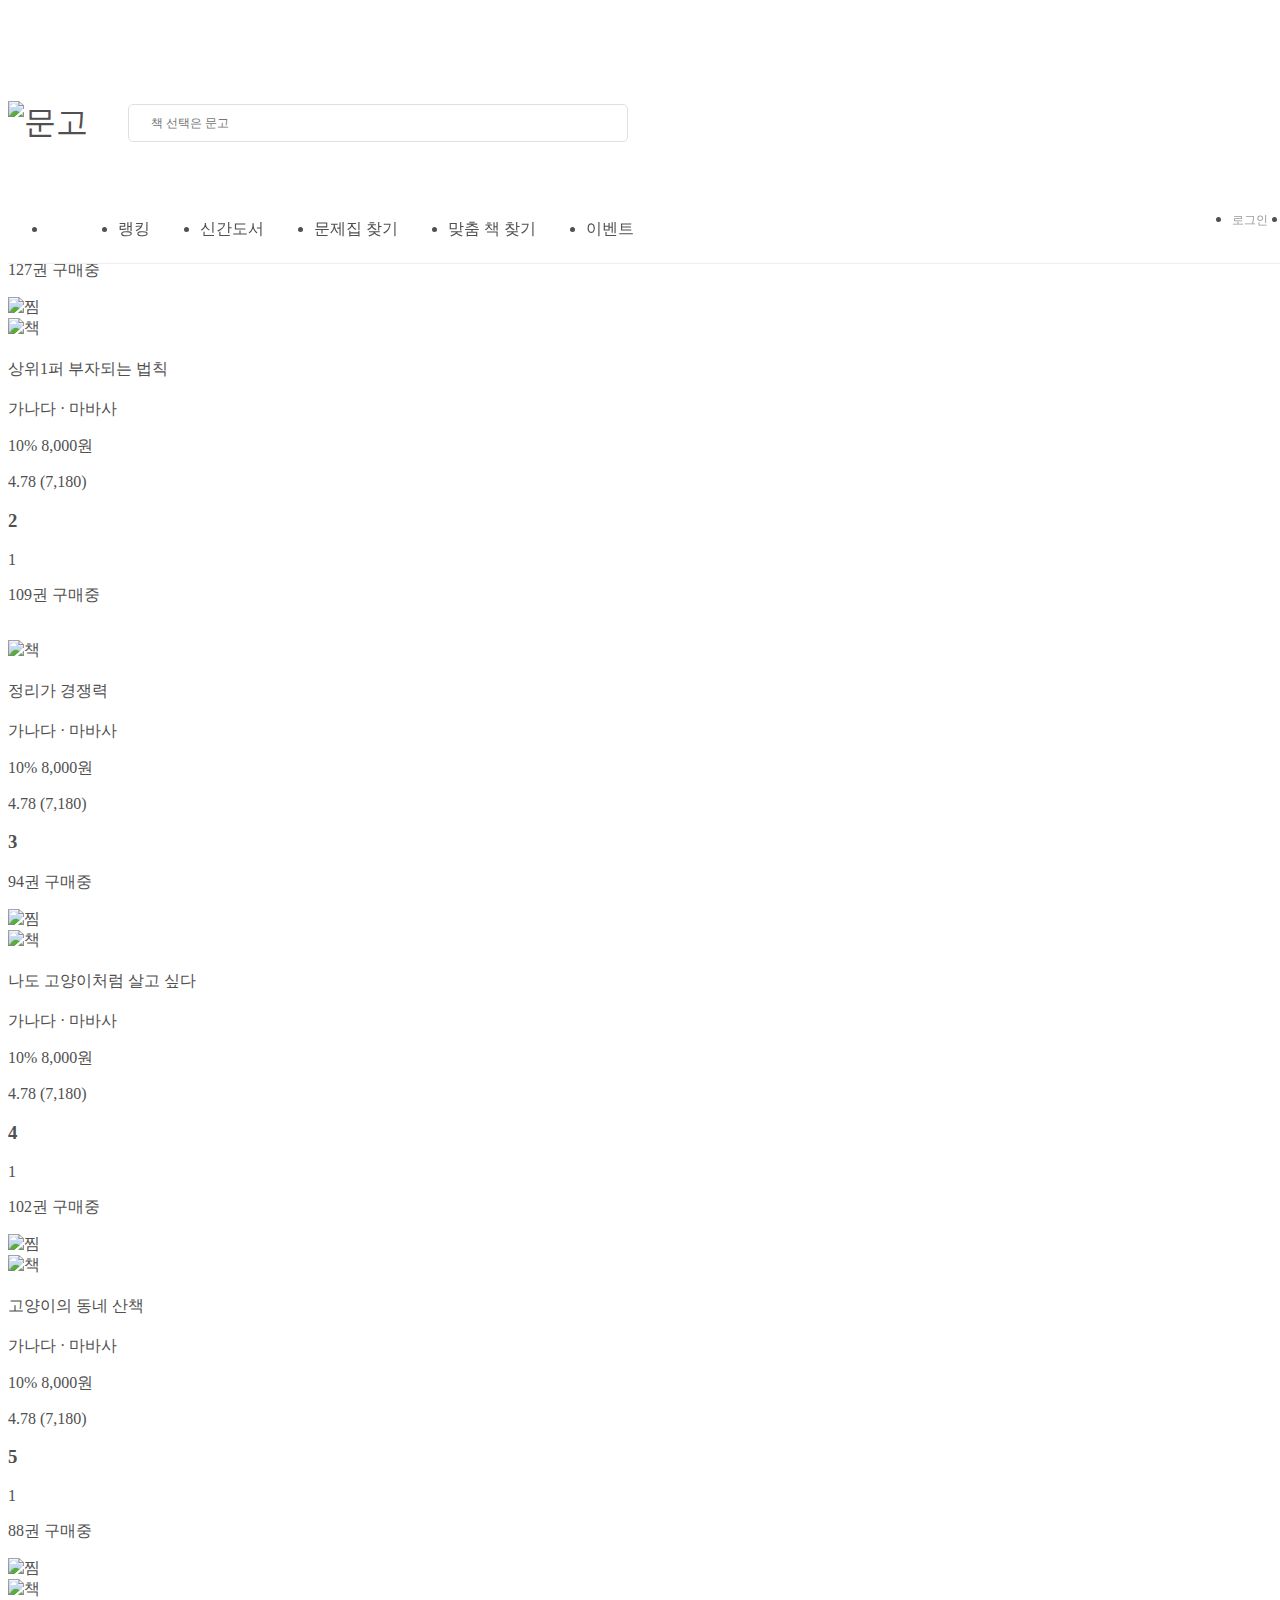
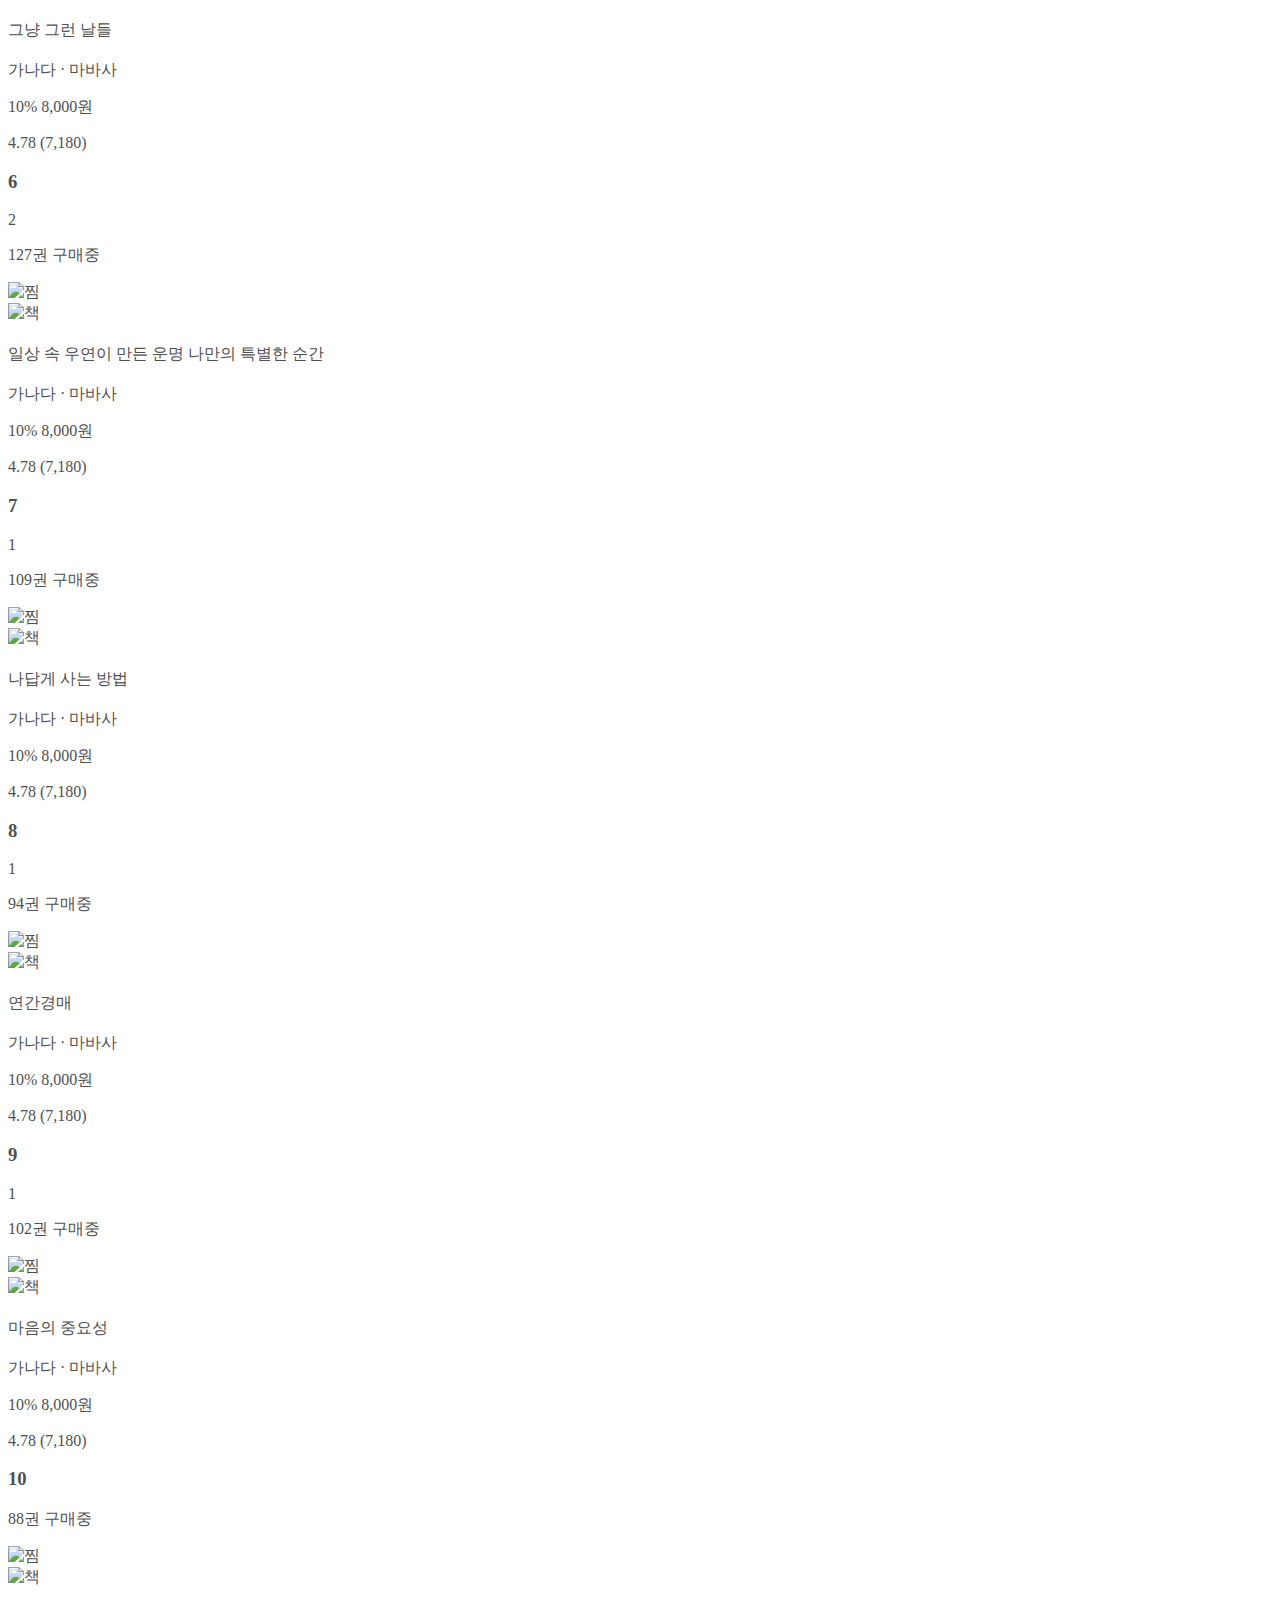
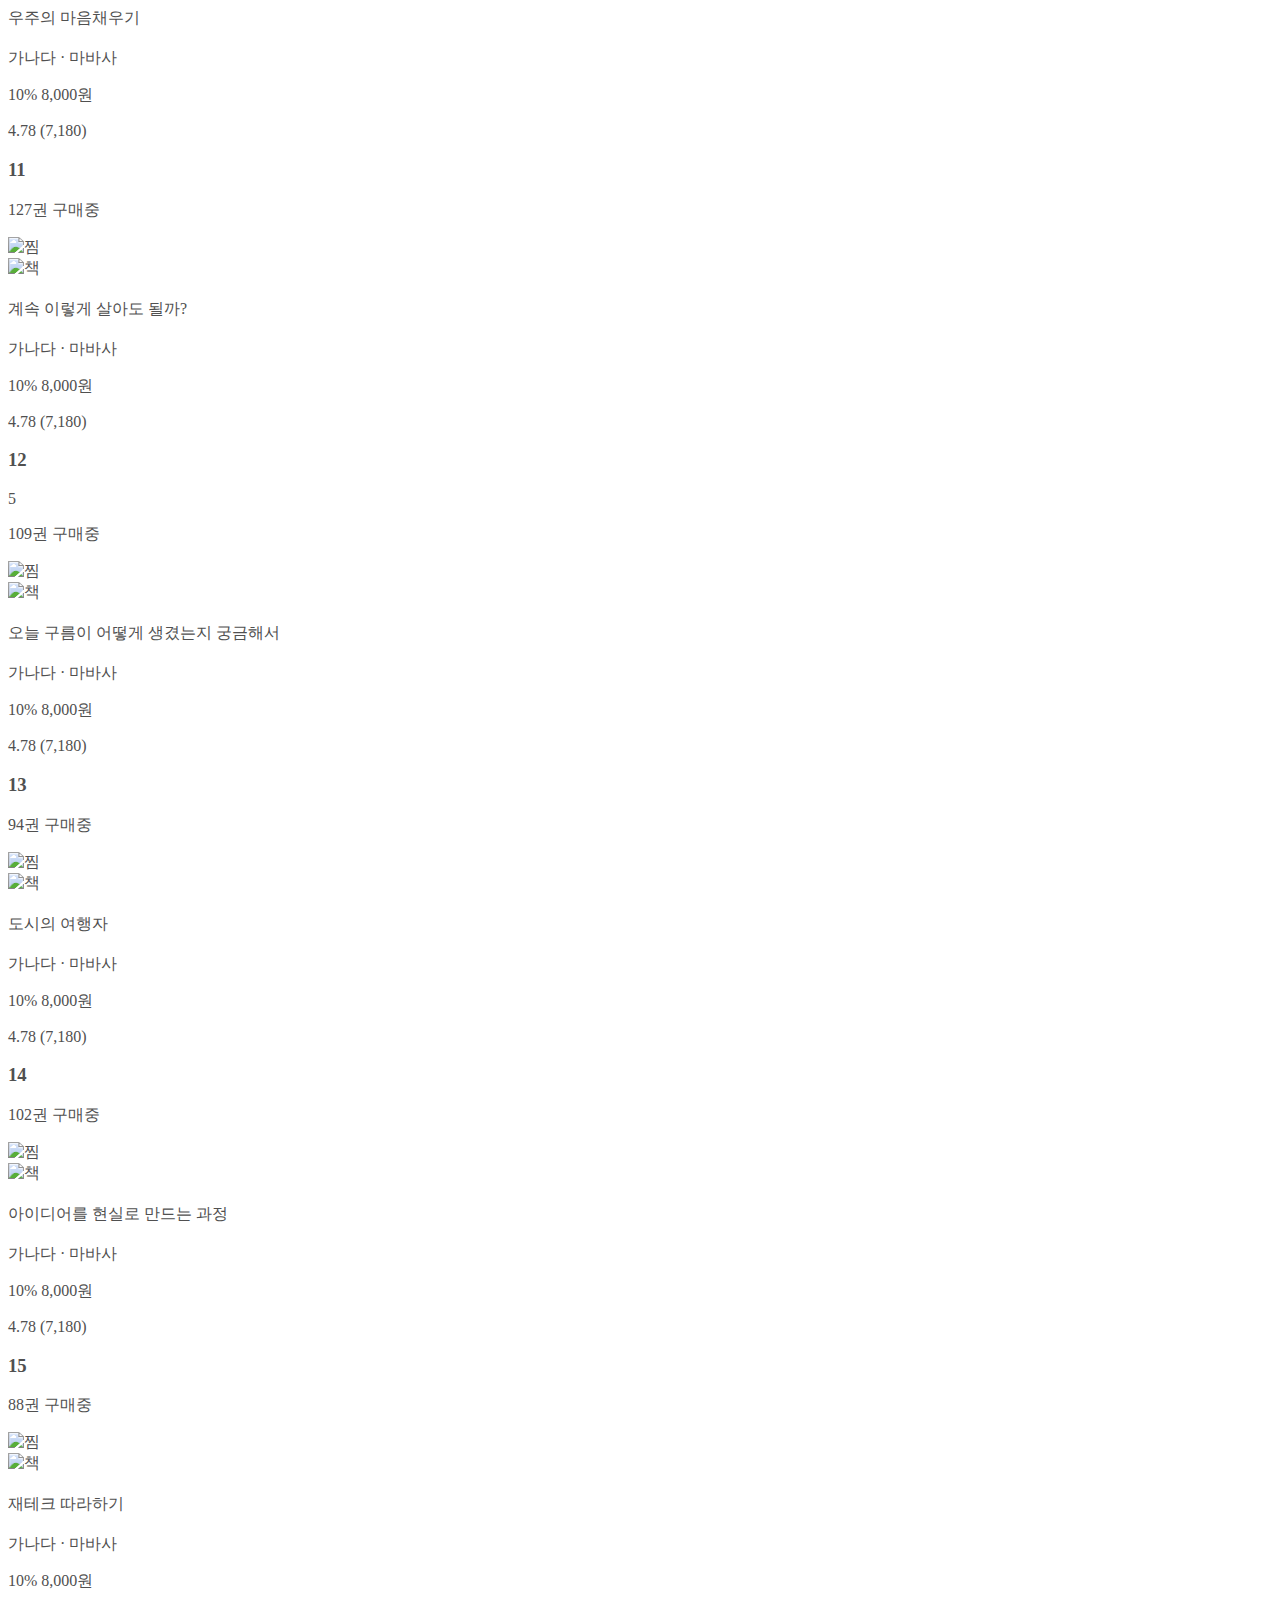
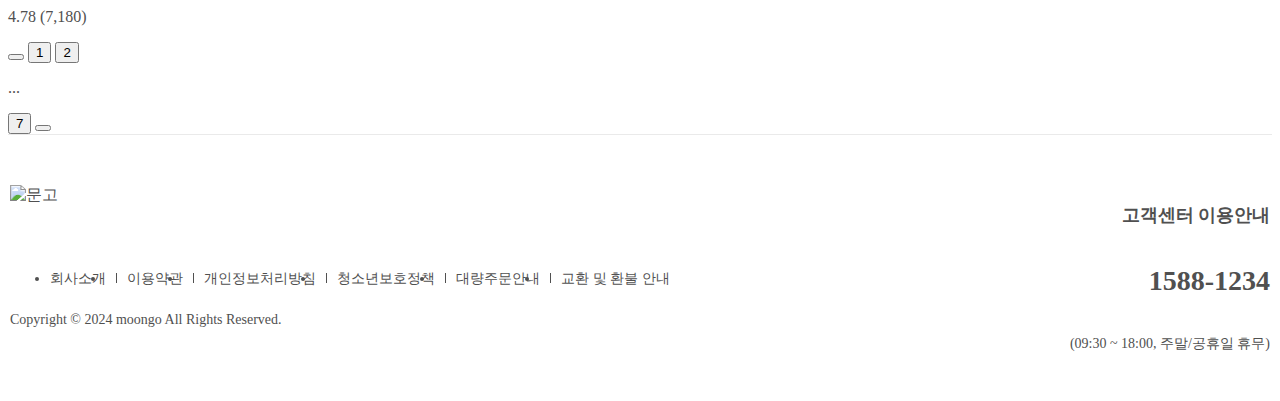
==== sub/sub_rank01.html @ 54a63974 "텍스트수정" ====
<!DOCTYPE html>
<html lang="en">
  <head>
    <meta charset="UTF-8" />
    <meta name="viewport" content="width=device-width, initial-scale=1.0" />
    <title>랭킹</title>
    <!-- css -->
    <link rel="stylesheet" href="../css/reset.css" />
    <link rel="stylesheet" href="../css/submenu/sub_rank01.css" />
    <link rel="stylesheet" href="../css/submenu/common.css" />
    <link rel="stylesheet" href="../css/responsive/sub_rank01.css" />
    <link rel="icon" href="../img/favicon-16x16.png" />
  </head>
  <body>
    <div class="wrap">
      <header>
        <!-- 로고 -->
        <div id="logo_search">
          <h1>
            <a href="/"><img src="../img/logo.png" alt="문고" /></a>
          </h1>
          <!-- 검색창 -->
          <form action="#" method="post">
            <div class="search">
              <input type="search" name="search" id="search" placeholder="책 선택은 문고" autofocus />
              <button type="submit">검색</button>
            </div>
          </form>
        </div>
        <!-- 왼쪽 메뉴 -->
        <nav id="menu">
          <ul class="left_menu">
            <li>
              <button type="button" onclick="menuClick()"></button>
              <!-- 서브메뉴 -->
              <div id="container" class="container">
                <ul class="right_menu_Responsive">
                  <li><a href="./login.html">로그인</a></li>
                  <li><a href="./select.html">찜</a></li>
                  <li><a href="./shopping_cart.html">장바구니</a></li>
                  <li><a href="./mypage.html">마이페이지</a></li>
                </ul>
                <div class="book_type_wrap">
                  <div class="book_type">
                    <a href="#"
                      ><span>국내도서</span>
                      <button class="domestic_books"></button>
                    </a>
                    <a href="#"
                      ><span class="foreign_books">외국도서</span>
                      <div class="foreign_books"></div>
                    </a>
                  </div>
                  <div class="book_type2">
                    <ul>
                      <a href="#">문학</a>
                      <div class="li_wrap1">
                        <li><a href="#">소설</a></li>
                        <li><a href="#">시/에세이</a></li>
                        <li><a href="#">만화</a></li>
                      </div>
                    </ul>
                    <ul>
                      <a href="#">인문사회</a>
                      <div class="li_wrap2">
                        <li><a href="#">인문</a></li>
                        <li><a href="#">정치/사회</a></li>
                        <li><a href="#">역사</a></li>
                        <li><a href="#">문화</a></li>
                        <li><a href="#">종교</a></li>
                        <li><a href="#">예술</a></li>
                        <li><a href="#">대중문화</a></li>
                      </div>
                    </ul>
                    <ul>
                      <a href="#">실용</a>
                      <div class="li_wrap3">
                        <li><a href="#">가정/육아</a></li>
                        <li><a href="#">요리</a></li>
                        <li><a href="#">건강</a></li>
                        <li><a href="#">취미</a></li>
                        <li><a href="#">실용</a></li>
                        <li><a href="#">스포츠</a></li>
                        <li><a href="#">자기계발</a></li>
                        <li><a href="#">경제경영</a></li>
                      </div>
                    </ul>
                    <ul>
                      <a href="#">학습자료</a>
                      <div class="li_wrap4">
                        <li><a href="#">중고등 참고서</a></li>
                        <li><a href="#">초등 참고서</a></li>
                        <li><a href="#">유아</a></li>
                        <li><a href="#">어린이</a></li>
                        <li><a href="#">청소년</a></li>
                        <li><a href="#">대학교재</a></li>
                      </div>
                    </ul>
                    <ul>
                      <a href="#">기술 및 과학</a>
                      <div class="li_wrap5">
                        <li><a href="#">기술 공학</a></li>
                        <li><a href="#">과학</a></li>
                        <li><a href="#">외국어</a></li>
                        <li><a href="#">컴퓨터</a></li>
                      </div>
                    </ul>
                    <ul>
                      <a href="#">취업 및 여행</a>
                      <div class="li_wrap6">
                        <li><a href="#">여행</a></li>
                        <li><a href="#">취업 수험서</a></li>
                      </div>
                    </ul>
                    <ul>
                      <a href="#">기타</a>
                      <div class="li_wrap7">
                        <li><a href="#">잡지</a></li>
                      </div>
                    </ul>
                  </div>
                </div>
              </div>
              <!-- 왼쪽 메뉴 -->
            </li>
            <li><a href="./sub_rank01.html" class="main_title">랭킹</a></li>
            <li><a href="./sub_new.html">신간도서</a></li>
            <li><a href="./Find_work_book.html">문제집 찾기</a></li>
            <li><a href="./Find_custom_book.html">맞춤 책 찾기</a></li>
            <li><a href="./event01.html">이벤트</a></li>
          </ul>
          <!-- 오른쪽 메뉴 -->
          <ul class="right_menu">
            <li><a href="./login.html">로그인</a></li>
            <li><a href="./select.html">찜</a></li>
            <li><a href="./shopping_cart.html">장바구니</a></li>
            <li><a href="./mypage.html">마이페이지</a></li>
          </ul>
        </nav>
      </header>
      <!-- 랭킹 -->
      <main>
        <div class="main_text">
          <h2>랭킹</h2>
          <div class="main_text_wrap">
            <div class="main_text2">
              <a href="./sub_rank01.html">실시간 랭킹</a>
              <a href="./sub_rank02.html">장르별</a>
              <a href="./sub_rank03.html">연령대별</a>
              <a href="./sub_rank04.html">문제집</a>
            </div>
            <div class="Renewal_wrap">
              <div class="Renewal_icon"></div>
              <p class="Renewal">1시간 전 갱신</p>
              <div class="Renewal_box">판매량, 조회수, 평점, 리뷰가 반영됐습니다.</div>
            </div>
          </div>
        </div>
        <!-- books -->
        <section>
          <div class="book_wrap">
            <!-- 1st -->
            <!-- book1 -->
            <div class="book">
              <div class="book_info_wrap">
                <div class="ranking_wrap">
                  <h3 class="ranking_1">1</h3>
                  <p class="changes_up">2</p>
                </div>
                <div class="book_info">
                  <p>127권 구매중</p>
                  <div class="heart_icon"><img src="../img/heart/heart_0.png" alt="찜" /></div>
                </div>
              </div>
              <div class="book_img">
                <a href="#"><img src="../img/books/book1.jpg" alt="책" width="228px" height="364px" /></a>
              </div>
              <div class="book_info_wrap2">
                <p>상위1퍼 부자되는 법칙</p>
                <p>가나다 · 마바사</p>
                <p><span class="Discount">10% </span>8,000원</p>
                <div class="gpa_wrap">
                  <div class="star"></div>
                  <p>4.78<span class="review"> (7,180)</span></p>
                </div>
              </div>
            </div>
            <!-- book2 -->
            <div class="book">
              <div class="book_info_wrap">
                <div class="ranking_wrap">
                  <h3 class="ranking_2">2</h3>
                  <p class="changes_up">1</p>
                </div>
                <div class="book_info">
                  <p>109권 구매중</p>
                  <div class="heart_icon"><img src="../img/heart/heart_0.png" alt="" /></div>
                </div>
              </div>
              <div class="book_img">
                <a href="#"><img src="../img/books/book5.jpg" alt="책" width="228px" height="364px" /></a>
              </div>
              <div class="book_info_wrap2">
                <p>정리가 경쟁력</p>
                <p>가나다 · 마바사</p>
                <p><span class="Discount">10% </span>8,000원</p>
                <div class="gpa_wrap">
                  <div class="star"></div>
                  <p>4.78<span class="review"> (7,180)</span></p>
                </div>
              </div>
            </div>
            <!-- book3 -->
            <div class="book">
              <div class="book_info_wrap">
                <div class="ranking_wrap">
                  <h3 class="ranking_3">3</h3>
                </div>
                <div class="book_info">
                  <p>94권 구매중</p>
                  <div class="heart_icon"><img src="../img/heart/heart_0.png" alt="찜" /></div>
                </div>
              </div>
              <div class="book_img">
                <a href="#"><img src="../img/books/book7.jpg" alt="책" width="228px" height="364px" /></a>
              </div>
              <div class="book_info_wrap2">
                <p>나도 고양이처럼 살고 싶다</p>
                <p>가나다 · 마바사</p>
                <p><span class="Discount">10% </span>8,000원</p>
                <div class="gpa_wrap">
                  <div class="star"></div>
                  <p>4.78<span class="review"> (7,180)</span></p>
                </div>
              </div>
            </div>
            <!-- book4 -->
            <div class="book">
              <div class="book_info_wrap">
                <div class="ranking_wrap">
                  <h3 class="ranking_4">4</h3>
                  <p class="changes_up">1</p>
                </div>
                <div class="book_info">
                  <p>102권 구매중</p>
                  <div class="heart_icon"><img src="../img/heart/heart_0.png" alt="찜" /></div>
                </div>
              </div>
              <div class="book_img">
                <a href="#"><img src="../img/books/book6.jpg" alt="책" width="228px" height="364px" /></a>
              </div>
              <div class="book_info_wrap2">
                <p>고양이의 동네 산책</p>
                <p>가나다 · 마바사</p>
                <p><span class="Discount">10% </span>8,000원</p>
                <div class="gpa_wrap">
                  <div class="star"></div>
                  <p>4.78<span class="review"> (7,180)</span></p>
                </div>
              </div>
            </div>
            <!-- book5 -->
            <div class="book">
              <div class="book_info_wrap">
                <div class="ranking_wrap">
                  <h3 class="ranking_5">5</h3>
                  <p class="changes_down">1</p>
                </div>
                <div class="book_info">
                  <p>88권 구매중</p>
                  <div class="heart_icon"><img src="../img/heart/heart_0.png" alt="찜" /></div>
                </div>
              </div>
              <div class="book_img">
                <a href="#"><img src="../img/books/book3.jpg" alt="책" width="228px" height="364px" /></a>
              </div>
              <div class="book_info_wrap2">
                <p>그냥 그런 날들</p>
                <p>가나다 · 마바사</p>
                <p><span class="Discount">10% </span>8,000원</p>
                <div class="gpa_wrap">
                  <div class="star"></div>
                  <p>4.78<span class="review"> (7,180)</span></p>
                </div>
              </div>
            </div>

            <!-- 2st -->
            <!-- book6 -->
            <div class="book">
              <div class="book_info_wrap">
                <div class="ranking_wrap">
                  <h3 class="ranking_6">6</h3>
                  <p class="changes_down">2</p>
                </div>
                <div class="book_info">
                  <p>127권 구매중</p>
                  <div class="heart_icon"><img src="../img/heart/heart_0.png" alt="찜" /></div>
                </div>
              </div>
              <div class="book_img">
                <a href="#"><img src="../img/books/book2.jpg" alt="책" width="228px" height="364px" /></a>
              </div>
              <div class="book_info_wrap2">
                <p>일상 속 우연이 만든 운명 나만의 특별한 순간</p>
                <p>가나다 · 마바사</p>
                <p><span class="Discount">10% </span>8,000원</p>
                <div class="gpa_wrap">
                  <div class="star"></div>
                  <p>4.78<span class="review"> (7,180)</span></p>
                </div>
              </div>
            </div>
            <!-- book7 -->
            <div class="book">
              <div class="book_info_wrap">
                <div class="ranking_wrap">
                  <h3 class="ranking_7">7</h3>
                  <p class="changes_down">1</p>
                </div>
                <div class="book_info">
                  <p>109권 구매중</p>
                  <div class="heart_icon"><img src="../img/heart/heart_0.png" alt="찜" /></div>
                </div>
              </div>
              <div class="book_img">
                <a href="#"><img src="../img/books/book4.jpg" alt="책" width="228px" height="364px" /></a>
              </div>
              <div class="book_info_wrap2">
                <p>나답게 사는 방법</p>
                <p>가나다 · 마바사</p>
                <p><span class="Discount">10% </span>8,000원</p>
                <div class="gpa_wrap">
                  <div class="star"></div>
                  <p>4.78<span class="review"> (7,180)</span></p>
                </div>
              </div>
            </div>
            <!-- book8 -->
            <div class="book">
              <div class="book_info_wrap">
                <div class="ranking_wrap">
                  <h3 class="ranking_8">8</h3>
                  <p class="changes_up">1</p>
                </div>
                <div class="book_info">
                  <p>94권 구매중</p>
                  <div class="heart_icon"><img src="../img/heart/heart_0.png" alt="찜" /></div>
                </div>
              </div>
              <div class="book_img">
                <a href="#"><img src="../img/books/book8.jpg" alt="책" width="228px" height="364px" /></a>
              </div>
              <div class="book_info_wrap2">
                <p>연간경매</p>
                <p>가나다 · 마바사</p>
                <p><span class="Discount">10% </span>8,000원</p>
                <div class="gpa_wrap">
                  <div class="star"></div>
                  <p>4.78<span class="review"> (7,180)</span></p>
                </div>
              </div>
            </div>
            <!-- book9 -->
            <div class="book">
              <div class="book_info_wrap">
                <div class="ranking_wrap">
                  <h3 class="ranking_9">9</h3>
                  <p class="changes_up">1</p>
                </div>
                <div class="book_info">
                  <p>102권 구매중</p>
                  <div class="heart_icon"><img src="../img/heart/heart_0.png" alt="찜" /></div>
                </div>
              </div>
              <div class="book_img">
                <a href="#"><img src="../img/books/book9.jpg" alt="책" width="228px" height="364px" /></a>
              </div>
              <div class="book_info_wrap2">
                <p>마음의 중요성</p>
                <p>가나다 · 마바사</p>
                <p><span class="Discount">10% </span>8,000원</p>
                <div class="gpa_wrap">
                  <div class="star"></div>
                  <p>4.78<span class="review"> (7,180)</span></p>
                </div>
              </div>
            </div>
            <!-- book10 -->
            <div class="book">
              <div class="book_info_wrap">
                <div class="ranking_wrap">
                  <h3 class="ranking_10">10</h3>
                </div>
                <div class="book_info">
                  <p>88권 구매중</p>
                  <div class="heart_icon"><img src="../img/heart/heart_0.png" alt="찜" /></div>
                </div>
              </div>
              <div class="book_img">
                <a href="#"><img src="../img/books/book10.jpg" alt="책" width="228px" height="364px" /></a>
              </div>
              <div class="book_info_wrap2">
                <p>우주의 마음채우기</p>
                <p>가나다 · 마바사</p>
                <p><span class="Discount">10% </span>8,000원</p>
                <div class="gpa_wrap">
                  <div class="star"></div>
                  <p>4.78<span class="review"> (7,180)</span></p>
                </div>
              </div>
            </div>
            <!-- 3st -->
            <!-- book11 -->
            <div class="book">
              <div class="book_info_wrap">
                <div class="ranking_wrap">
                  <h3 class="ranking_11">11</h3>
                </div>
                <div class="book_info">
                  <p>127권 구매중</p>
                  <div class="heart_icon"><img src="../img/heart/heart_0.png" alt="찜" /></div>
                </div>
              </div>
              <div class="book_img">
                <a href="#"><img src="../img/books/book11.png" alt="책" width="228px" height="364px" /></a>
              </div>
              <div class="book_info_wrap2">
                <p>계속 이렇게 살아도 될까?</p>
                <p>가나다 · 마바사</p>
                <p><span class="Discount">10% </span>8,000원</p>
                <div class="gpa_wrap">
                  <div class="star"></div>
                  <p>4.78<span class="review"> (7,180)</span></p>
                </div>
              </div>
            </div>
            <!-- book12 -->
            <div class="book">
              <div class="book_info_wrap">
                <div class="ranking_wrap">
                  <h3 class="ranking_12">12</h3>
                  <p class="changes_up">5</p>
                </div>
                <div class="book_info">
                  <p>109권 구매중</p>
                  <div class="heart_icon"><img src="../img/heart/heart_0.png" alt="찜" /></div>
                </div>
              </div>
              <div class="book_img">
                <a href="#"><img src="../img/books/book12.jpg" alt="책" width="228px" height="364px" /></a>
              </div>
              <div class="book_info_wrap2">
                <p>오늘 구름이 어떻게 생겼는지 궁금해서</p>
                <p>가나다 · 마바사</p>
                <p><span class="Discount">10% </span>8,000원</p>
                <div class="gpa_wrap">
                  <div class="star"></div>
                  <p>4.78<span class="review"> (7,180)</span></p>
                </div>
              </div>
            </div>
            <!-- book13 -->
            <div class="book">
              <div class="book_info_wrap">
                <div class="ranking_wrap">
                  <h3 class="ranking_13">13</h3>
                </div>
                <div class="book_info">
                  <p>94권 구매중</p>
                  <div class="heart_icon"><img src="../img/heart/heart_0.png" alt="찜" /></div>
                </div>
              </div>
              <div class="book_img">
                <a href="#"><img src="../img/books/book13.png" alt="책" width="228px" height="364px" /></a>
              </div>
              <div class="book_info_wrap2">
                <p>도시의 여행자</p>
                <p>가나다 · 마바사</p>
                <p><span class="Discount">10% </span>8,000원</p>
                <div class="gpa_wrap">
                  <div class="star"></div>
                  <p>4.78<span class="review"> (7,180)</span></p>
                </div>
              </div>
            </div>
            <!-- book14 -->
            <div class="book">
              <div class="book_info_wrap">
                <div class="ranking_wrap">
                  <h3 class="ranking_14">14</h3>
                </div>
                <div class="book_info">
                  <p>102권 구매중</p>
                  <div class="heart_icon"><img src="../img/heart/heart_0.png" alt="찜" /></div>
                </div>
              </div>
              <div class="book_img">
                <a href="#"><img src="../img/books/book14.jpg" alt="책" width="228px" height="364px" /></a>
              </div>
              <div class="book_info_wrap2">
                <p>아이디어를 현실로 만드는 과정</p>
                <p>가나다 · 마바사</p>
                <p><span class="Discount">10% </span>8,000원</p>
                <div class="gpa_wrap">
                  <div class="star"></div>
                  <p>4.78<span class="review"> (7,180)</span></p>
                </div>
              </div>
            </div>
            <!-- book15 -->
            <div class="book">
              <div class="book_info_wrap">
                <div class="ranking_wrap">
                  <h3 class="ranking_15">15</h3>
                </div>
                <div class="book_info">
                  <p>88권 구매중</p>
                  <div class="heart_icon"><img src="../img/heart/heart_0.png" alt="찜" /></div>
                </div>
              </div>
              <div class="book_img">
                <a href="#"><img src="../img/books/book15.jpg" alt="책" width="228px" height="364px" /></a>
              </div>
              <div class="book_info_wrap2">
                <p>재테크 따라하기</p>
                <p>가나다 · 마바사</p>
                <p><span class="Discount">10% </span>8,000원</p>
                <div class="gpa_wrap">
                  <div class="star"></div>
                  <p>4.78<span class="review"> (7,180)</span></p>
                </div>
              </div>
            </div>
          </div>
          <div class="button_wrap">
            <button type="button" class="preve"></button>
            <button type="button">1</button>
            <button type="button">2</button>
            <p>...</p>
            <button type="button">7</button>
            <button type="button" class="next"></button>
          </div>
        </section>
      </main>
      <!-- 풋터 -->
      <footer>
        <div class="footer_inner">
          <div class="footer_left">
            <a href="#"><img src="../img/logo.png" alt="문고" /></a>
            <div class="footer_info">
              <ul>
                <li><a href="#" target="_blank">회사소개</a></li>
                <li><a href="#">이용약관</a></li>
                <li><a href="#">개인정보처리방침</a></li>
                <li><a href="#">청소년보호정책</a></li>
                <li><a href="#">대량주문안내</a></li>
                <li><a href="#">교환 및 환불 안내</a></li>
              </ul>
              <p class="copyright">Copyright &copy; 2024 moongo All Rights Reserved.</p>
            </div>
          </div>
          <div class="footer_right">
            <p>고객센터 이용안내</p>
            <p>1588-1234</p>
            <p>(09:30 ~ 18:00, 주말/공휴일 휴무)</p>
            <div class="app_wrap">
              <a href="#"><div class="instagram"></div></a>
              <a href="#"><div class="kakaotalk"></div></a>
            </div>
          </div>
        </div>
      </footer>
    </div>
    <script src="../js/index.js"></script>
  </body>
</html>
---- css/submenu/common.css ----
@charset "utf-8";
@font-face {
  font-family: 'Pretendard-Regular';
  src: url('https://fastly.jsdelivr.net/gh/Project-Noonnu/noonfonts_2107@1.1/Pretendard-Regular.woff') format('woff');
  font-weight: 400;
  font-style: normal;
}
* {
  box-sizing: border-box;
}
body {
  font-family: 'Pretendard-Regular';
  color: #505050;
}
a {
  color: #505050;
  text-decoration: none;
  font-weight: 500;
}
.wrap {
  width: 100%;
}
header {
  width: 100%;
  height: auto;
  position: fixed;
  background-color: #fff;
  z-index: 999;
  border-bottom: 1px solid #eee;
}
/* 로고&써치 묶음 */
#logo_search {
  width: 1440px;
  margin: 0 auto;
  margin-top: 50px;
  display: flex;
}
/* 로고 */
h1 img {
  padding: 10px 0px;
  margin-right: 40px;
}
/* 검색창 */
form {
  align-content: center;
}
.search {
  align-self: center;
  width: 500px;
  height: 38px;
  padding: 5px 20px;
  border: 1px solid #e0e0e0;
  border-radius: 5px;
  box-sizing: border-box;
  display: flex;
  gap: 20px;
}
.search > input {
  color: #999;
  outline: none;
  font-size: 12px;
  flex: 20 1 0;
  border: none;
  font-family: 'Pretendard-Regular';
  font-weight: 500;
}
.search > button {
  flex: 1 1 0;
  border: none;
  background-color: transparent;
  font-size: 0;
  cursor: pointer;
  background-image: url(../../img/css_sprites.png);
  background-repeat: no-repeat;
  background-position: -122px -39px;
}
/* 왼쪽 메뉴 */
#menu {
  width: 1440px;
  height: 86px;
  margin: 0 auto;
  display: flex;
  position: relative;
}
.left_menu {
  margin-top: 42px;
  margin-bottom: 26px;
  display: flex;
  gap: 50px;
}
.left_menu > li {
  position: relative;
}
.left_menu > li > button {
  width: 20px;
  height: 16px;
  border: none;
  background-color: transparent;
  background-image: url(../../img/css_sprites.png);
  background-position: 75px -96px;
  cursor: pointer;
}
/* 서브메뉴 */
.right_menu_Responsive {
  display: none;
}
.container {
  position: absolute;
  width: 880px;
  height: fit-content;
  overflow: hidden;
  top: 40px;
  box-shadow: 0px 1px 5px rgba(0, 0, 0, 25%);
  border-radius: 10px;
  display: none;
  z-index: 1;
}
.book_type_wrap {
  width: 880px;
  height: 470px;
  padding: 50px 80px;
  background-color: #fff;
  box-sizing: border-box;
}
.book_type {
  display: flex;
  gap: 40px;
  align-items: center;
}
.book_type a {
  display: flex;
  align-items: center;
  gap: 5px;
}
.book_type span {
  font-size: 18px;
  font-weight: 700;
  gap: 46px;
}
.foreign_books {
  color: #999;
}
.book_type .domestic_books {
  width: 15px;
  height: 18px;
  background: url(../../img/css_sprites.png) no-repeat;
  background-position: -138px -9px;
  border: none;
}
.book_type2 {
  width: 100%;
  height: fit-content;
  display: flex;
  justify-content: space-between;
}
.book_type2 > ul {
  margin-top: 50px;
  line-height: 30px;
}
.book_type2 > ul > a {
  font-size: 16px;
  font-weight: 600;
}
.book_type2 li {
  font-size: 14px;
  font-weight: 400;
}
.li_wrap1,
.li_wrap2,
.li_wrap3,
.li_wrap4,
.li_wrap5,
.li_wrap6,
.li_wrap7 {
  margin-top: 20px;
}
/* 서브메뉴 라인 */
.li_wrap1::before {
  content: 'line';
  font-size: 0px;
  display: block;
  background-color: #eee;
  width: 1px;
  height: 90px;
  position: absolute;
  margin: 0px -20px;
}
.li_wrap2::before {
  content: 'line';
  font-size: 0px;
  display: block;
  background-color: #eee;
  width: 1px;
  height: 210px;
  position: absolute;
  margin: 0px -20px;
}
.li_wrap3::before {
  content: 'line';
  font-size: 0px;
  display: block;
  background-color: #eee;
  width: 1px;
  height: 240px;
  position: absolute;
  margin: 0px -20px;
}
.li_wrap4::before {
  content: 'line';
  font-size: 0px;
  display: block;
  background-color: #eee;
  width: 1px;
  height: 180px;
  position: absolute;
  margin: 0px -20px;
}
.li_wrap5::before {
  content: 'line';
  font-size: 0px;
  display: block;
  background-color: #eee;
  width: 1px;
  height: 120px;
  position: absolute;
  margin: 0px -20px;
}
.li_wrap6::before {
  content: 'line';
  font-size: 0px;
  display: block;
  background-color: #eee;
  width: 1px;
  height: 60px;
  position: absolute;
  margin: 0px -20px;
}
.li_wrap7::before {
  content: 'line';
  font-size: 0px;
  display: block;
  background-color: #eee;
  width: 1px;
  height: 30px;
  position: absolute;
  margin: 0px -20px;
}
/* 오른쪽 메뉴 */
.right_menu {
  display: flex;
  gap: 20px;
  align-items: center;
  margin-left: auto;
}
.right_menu > li > a {
  font-size: 12px;
  font-weight: 500;
  color: #999;
}
/* 풋터 */
footer {
  width: 100%;
  padding: 50px 0px;
  border-top: 1px solid #eaeaea;
  position: relative;
  height: 214px;
}
.footer_inner {
  width: 1260px;
  margin: 0 auto;
  height: fit-content;
}
/* 풋터 왼쪽 */
.footer_left {
  float: left;
}
.footer_inner ul {
  display: flex;
  font-size: 14px;
  font-weight: 600;
}
.footer_inner li:nth-child(2)::before {
  content: '';
  display: inline-block;
  width: 1px;
  height: 10px;
  margin: 0px 10px;
  background-color: #505050;
}
.footer_inner li:nth-child(3)::before {
  content: '';
  display: inline-block;
  width: 1px;
  height: 10px;
  margin: 0px 10px;
  background-color: #505050;
}
.footer_inner li:nth-child(4)::before {
  content: '';
  display: inline-block;
  width: 1px;
  height: 10px;
  margin: 0px 10px;
  background-color: #505050;
}
.footer_inner li:nth-child(5)::before {
  content: '';
  display: inline-block;
  width: 1px;
  height: 10px;
  margin: 0px 10px;
  background-color: #505050;
}
.footer_inner li:nth-child(6)::before {
  content: '';
  display: inline-block;
  width: 1px;
  height: 10px;
  margin: 0px 10px;
  background-color: #505050;
}
.copyright {
  font-size: 14px;
  font-weight: 400;
  padding-top: 10px;
}
/* 풋터 오른쪽 */
.footer_right {
  float: right;
  text-align: right;
}
.footer_right p:first-child {
  font-size: 18px;
  font-weight: 600;
}
.footer_right p:nth-child(2) {
  font-size: 28px;
  font-weight: 600;
  padding-top: 10px;
}
.footer_right p:nth-child(3) {
  font-size: 14px;
  font-weight: 500;
  padding-top: 10px;
}
.instagram {
  width: 22px;
  height: 22px;
  background: url(../../img/css_sprites.png) no-repeat;
  background-position: -96px -50px;
}
.kakaotalk {
  width: 22px;
  height: 22px;
  background: url(../../img/css_sprites.png) no-repeat;
  background-position: -96px -8px;
}
.app_wrap {
  display: flex;
  float: right;
  padding-top: 12px;
  gap: 10px;
}
.footer_info {
  padding-top: 50px;
}
/* 추가 */
.heart_icon:hover img,
.book_info_wrap2 p:nth-child(1) {
  cursor: pointer;
}
.book_info_wrap2 p:nth-child(1) {
  line-height: 28px;
}
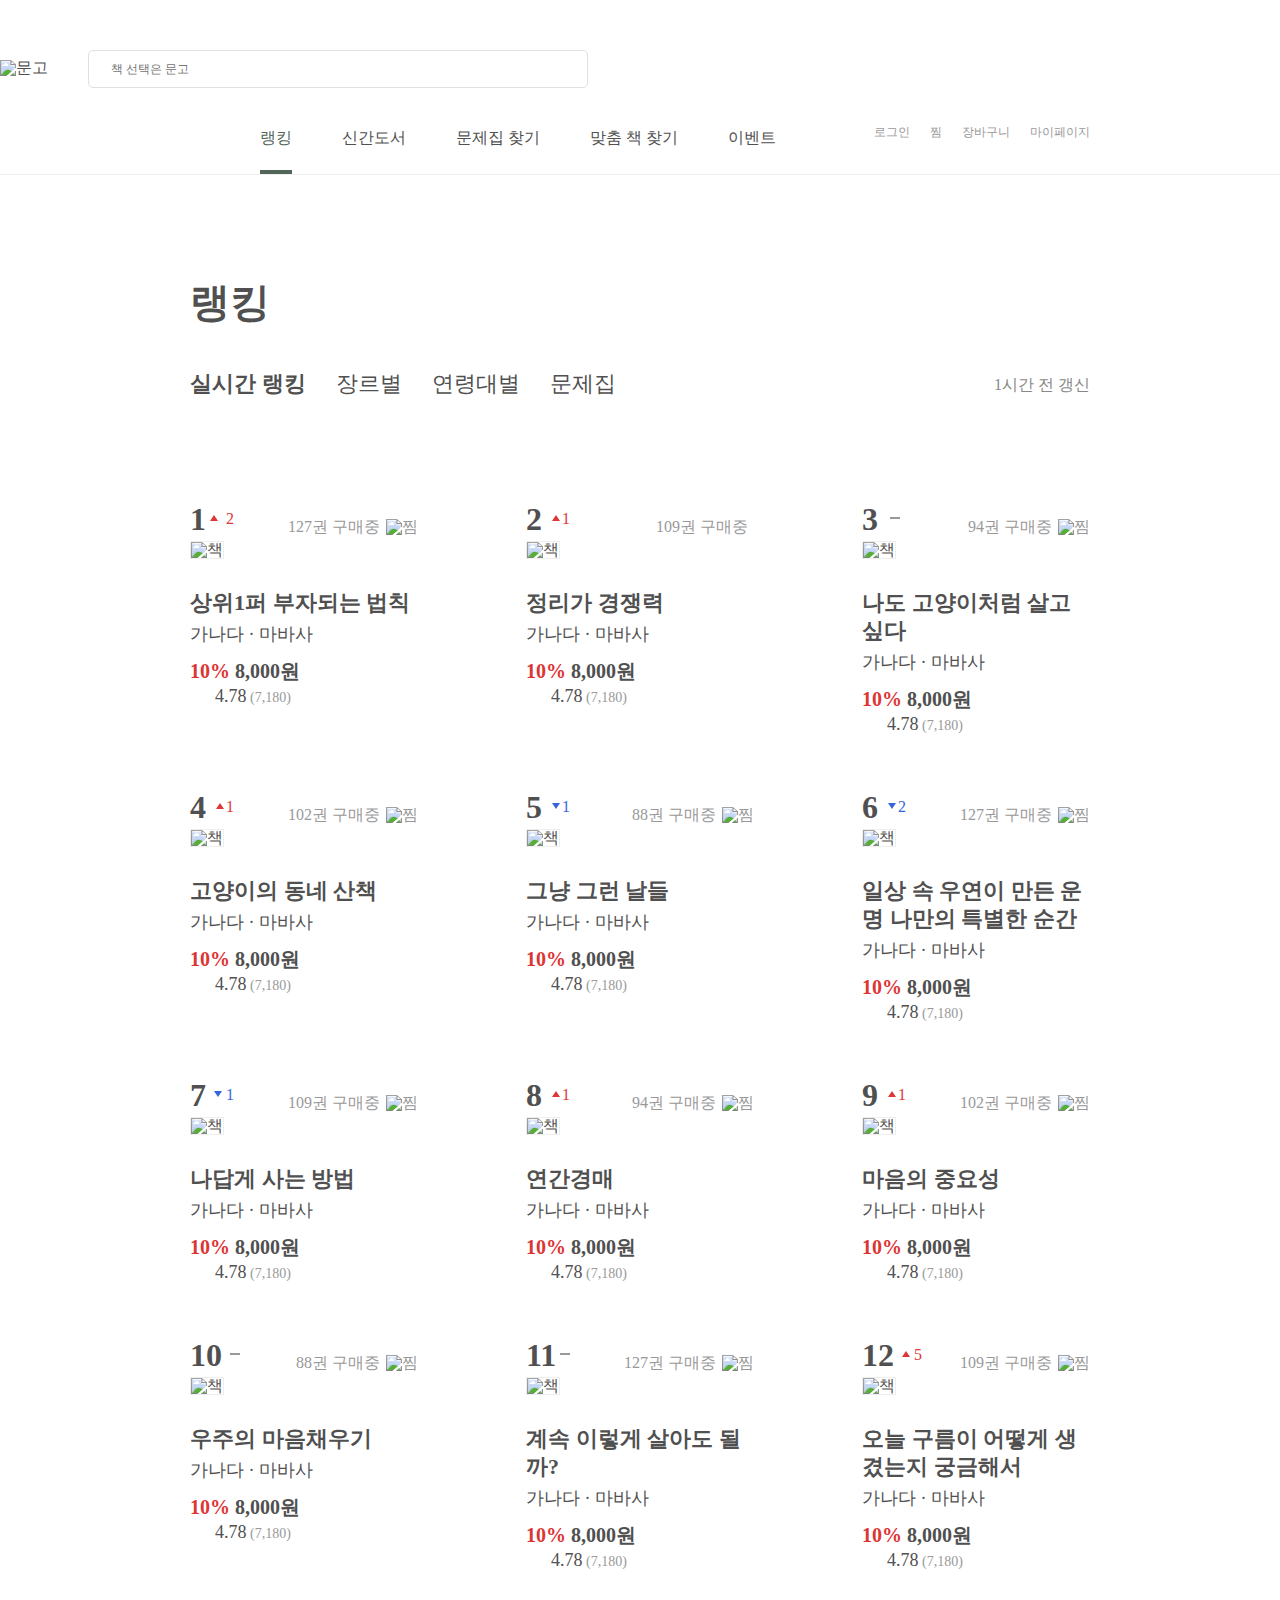
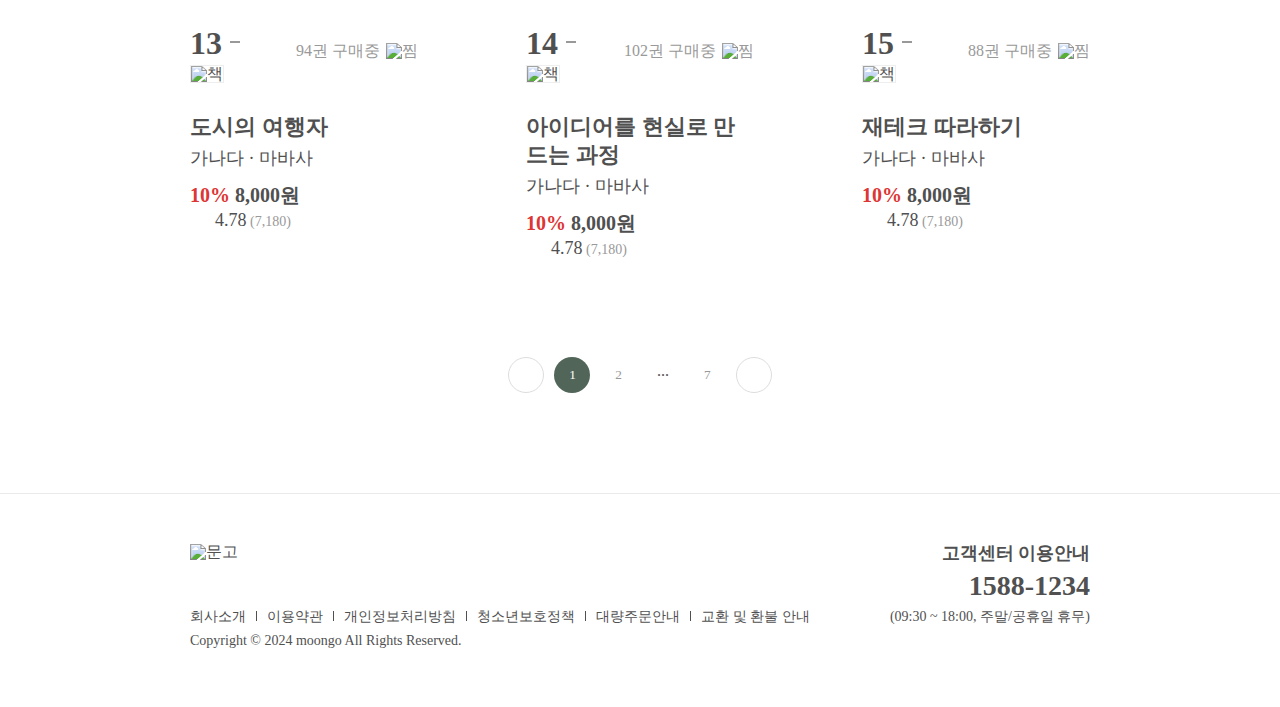
==== commit 7402a45d: "Add files via upload" ====
--- a/sub/sub_rank01.html
+++ b/sub/sub_rank01.html
@@ -1,577 +1,577 @@
-<!DOCTYPE html>
-<html lang="en">
-  <head>
-    <meta charset="UTF-8" />
-    <meta name="viewport" content="width=device-width, initial-scale=1.0" />
-    <title>랭킹</title>
-    <!-- css -->
-    <link rel="stylesheet" href="../css/reset.css" />
-    <link rel="stylesheet" href="../css/submenu/sub_rank01.css" />
-    <link rel="stylesheet" href="../css/submenu/common.css" />
-    <link rel="stylesheet" href="../css/responsive/sub_rank01.css" />
-    <link rel="icon" href="../img/favicon-16x16.png" />
-  </head>
-  <body>
-    <div class="wrap">
-      <header>
-        <!-- 로고 -->
-        <div id="logo_search">
-          <h1>
-            <a href="/"><img src="../img/logo.png" alt="문고" /></a>
-          </h1>
-          <!-- 검색창 -->
-          <form action="#" method="post">
-            <div class="search">
-              <input type="search" name="search" id="search" placeholder="책 선택은 문고" autofocus />
-              <button type="submit">검색</button>
-            </div>
-          </form>
-        </div>
-        <!-- 왼쪽 메뉴 -->
-        <nav id="menu">
-          <ul class="left_menu">
-            <li>
-              <button type="button" onclick="menuClick()"></button>
-              <!-- 서브메뉴 -->
-              <div id="container" class="container">
-                <ul class="right_menu_Responsive">
-                  <li><a href="./login.html">로그인</a></li>
-                  <li><a href="./select.html">찜</a></li>
-                  <li><a href="./shopping_cart.html">장바구니</a></li>
-                  <li><a href="./mypage.html">마이페이지</a></li>
-                </ul>
-                <div class="book_type_wrap">
-                  <div class="book_type">
-                    <a href="#"
-                      ><span>국내도서</span>
-                      <button class="domestic_books"></button>
-                    </a>
-                    <a href="#"
-                      ><span class="foreign_books">외국도서</span>
-                      <div class="foreign_books"></div>
-                    </a>
-                  </div>
-                  <div class="book_type2">
-                    <ul>
-                      <a href="#">문학</a>
-                      <div class="li_wrap1">
-                        <li><a href="#">소설</a></li>
-                        <li><a href="#">시/에세이</a></li>
-                        <li><a href="#">만화</a></li>
-                      </div>
-                    </ul>
-                    <ul>
-                      <a href="#">인문사회</a>
-                      <div class="li_wrap2">
-                        <li><a href="#">인문</a></li>
-                        <li><a href="#">정치/사회</a></li>
-                        <li><a href="#">역사</a></li>
-                        <li><a href="#">문화</a></li>
-                        <li><a href="#">종교</a></li>
-                        <li><a href="#">예술</a></li>
-                        <li><a href="#">대중문화</a></li>
-                      </div>
-                    </ul>
-                    <ul>
-                      <a href="#">실용</a>
-                      <div class="li_wrap3">
-                        <li><a href="#">가정/육아</a></li>
-                        <li><a href="#">요리</a></li>
-                        <li><a href="#">건강</a></li>
-                        <li><a href="#">취미</a></li>
-                        <li><a href="#">실용</a></li>
-                        <li><a href="#">스포츠</a></li>
-                        <li><a href="#">자기계발</a></li>
-                        <li><a href="#">경제경영</a></li>
-                      </div>
-                    </ul>
-                    <ul>
-                      <a href="#">학습자료</a>
-                      <div class="li_wrap4">
-                        <li><a href="#">중고등 참고서</a></li>
-                        <li><a href="#">초등 참고서</a></li>
-                        <li><a href="#">유아</a></li>
-                        <li><a href="#">어린이</a></li>
-                        <li><a href="#">청소년</a></li>
-                        <li><a href="#">대학교재</a></li>
-                      </div>
-                    </ul>
-                    <ul>
-                      <a href="#">기술 및 과학</a>
-                      <div class="li_wrap5">
-                        <li><a href="#">기술 공학</a></li>
-                        <li><a href="#">과학</a></li>
-                        <li><a href="#">외국어</a></li>
-                        <li><a href="#">컴퓨터</a></li>
-                      </div>
-                    </ul>
-                    <ul>
-                      <a href="#">취업 및 여행</a>
-                      <div class="li_wrap6">
-                        <li><a href="#">여행</a></li>
-                        <li><a href="#">취업 수험서</a></li>
-                      </div>
-                    </ul>
-                    <ul>
-                      <a href="#">기타</a>
-                      <div class="li_wrap7">
-                        <li><a href="#">잡지</a></li>
-                      </div>
-                    </ul>
-                  </div>
-                </div>
-              </div>
-              <!-- 왼쪽 메뉴 -->
-            </li>
-            <li><a href="./sub_rank01.html" class="main_title">랭킹</a></li>
-            <li><a href="./sub_new.html">신간도서</a></li>
-            <li><a href="./Find_work_book.html">문제집 찾기</a></li>
-            <li><a href="./Find_custom_book.html">맞춤 책 찾기</a></li>
-            <li><a href="./event01.html">이벤트</a></li>
-          </ul>
-          <!-- 오른쪽 메뉴 -->
-          <ul class="right_menu">
-            <li><a href="./login.html">로그인</a></li>
-            <li><a href="./select.html">찜</a></li>
-            <li><a href="./shopping_cart.html">장바구니</a></li>
-            <li><a href="./mypage.html">마이페이지</a></li>
-          </ul>
-        </nav>
-      </header>
-      <!-- 랭킹 -->
-      <main>
-        <div class="main_text">
-          <h2>랭킹</h2>
-          <div class="main_text_wrap">
-            <div class="main_text2">
-              <a href="./sub_rank01.html">실시간 랭킹</a>
-              <a href="./sub_rank02.html">장르별</a>
-              <a href="./sub_rank03.html">연령대별</a>
-              <a href="./sub_rank04.html">문제집</a>
-            </div>
-            <div class="Renewal_wrap">
-              <div class="Renewal_icon"></div>
-              <p class="Renewal">1시간 전 갱신</p>
-              <div class="Renewal_box">판매량, 조회수, 평점, 리뷰가 반영됐습니다.</div>
-            </div>
-          </div>
-        </div>
-        <!-- books -->
-        <section>
-          <div class="book_wrap">
-            <!-- 1st -->
-            <!-- book1 -->
-            <div class="book">
-              <div class="book_info_wrap">
-                <div class="ranking_wrap">
-                  <h3 class="ranking_1">1</h3>
-                  <p class="changes_up">2</p>
-                </div>
-                <div class="book_info">
-                  <p>127권 구매중</p>
-                  <div class="heart_icon"><img src="../img/heart/heart_0.png" alt="찜" /></div>
-                </div>
-              </div>
-              <div class="book_img">
-                <a href="#"><img src="../img/books/book1.jpg" alt="책" width="228px" height="364px" /></a>
-              </div>
-              <div class="book_info_wrap2">
-                <p>상위1퍼 부자되는 법칙</p>
-                <p>가나다 · 마바사</p>
-                <p><span class="Discount">10% </span>8,000원</p>
-                <div class="gpa_wrap">
-                  <div class="star"></div>
-                  <p>4.78<span class="review"> (7,180)</span></p>
-                </div>
-              </div>
-            </div>
-            <!-- book2 -->
-            <div class="book">
-              <div class="book_info_wrap">
-                <div class="ranking_wrap">
-                  <h3 class="ranking_2">2</h3>
-                  <p class="changes_up">1</p>
-                </div>
-                <div class="book_info">
-                  <p>109권 구매중</p>
-                  <div class="heart_icon"><img src="../img/heart/heart_0.png" alt="" /></div>
-                </div>
-              </div>
-              <div class="book_img">
-                <a href="#"><img src="../img/books/book5.jpg" alt="책" width="228px" height="364px" /></a>
-              </div>
-              <div class="book_info_wrap2">
-                <p>정리가 경쟁력</p>
-                <p>가나다 · 마바사</p>
-                <p><span class="Discount">10% </span>8,000원</p>
-                <div class="gpa_wrap">
-                  <div class="star"></div>
-                  <p>4.78<span class="review"> (7,180)</span></p>
-                </div>
-              </div>
-            </div>
-            <!-- book3 -->
-            <div class="book">
-              <div class="book_info_wrap">
-                <div class="ranking_wrap">
-                  <h3 class="ranking_3">3</h3>
-                </div>
-                <div class="book_info">
-                  <p>94권 구매중</p>
-                  <div class="heart_icon"><img src="../img/heart/heart_0.png" alt="찜" /></div>
-                </div>
-              </div>
-              <div class="book_img">
-                <a href="#"><img src="../img/books/book7.jpg" alt="책" width="228px" height="364px" /></a>
-              </div>
-              <div class="book_info_wrap2">
-                <p>나도 고양이처럼 살고 싶다</p>
-                <p>가나다 · 마바사</p>
-                <p><span class="Discount">10% </span>8,000원</p>
-                <div class="gpa_wrap">
-                  <div class="star"></div>
-                  <p>4.78<span class="review"> (7,180)</span></p>
-                </div>
-              </div>
-            </div>
-            <!-- book4 -->
-            <div class="book">
-              <div class="book_info_wrap">
-                <div class="ranking_wrap">
-                  <h3 class="ranking_4">4</h3>
-                  <p class="changes_up">1</p>
-                </div>
-                <div class="book_info">
-                  <p>102권 구매중</p>
-                  <div class="heart_icon"><img src="../img/heart/heart_0.png" alt="찜" /></div>
-                </div>
-              </div>
-              <div class="book_img">
-                <a href="#"><img src="../img/books/book6.jpg" alt="책" width="228px" height="364px" /></a>
-              </div>
-              <div class="book_info_wrap2">
-                <p>고양이의 동네 산책</p>
-                <p>가나다 · 마바사</p>
-                <p><span class="Discount">10% </span>8,000원</p>
-                <div class="gpa_wrap">
-                  <div class="star"></div>
-                  <p>4.78<span class="review"> (7,180)</span></p>
-                </div>
-              </div>
-            </div>
-            <!-- book5 -->
-            <div class="book">
-              <div class="book_info_wrap">
-                <div class="ranking_wrap">
-                  <h3 class="ranking_5">5</h3>
-                  <p class="changes_down">1</p>
-                </div>
-                <div class="book_info">
-                  <p>88권 구매중</p>
-                  <div class="heart_icon"><img src="../img/heart/heart_0.png" alt="찜" /></div>
-                </div>
-              </div>
-              <div class="book_img">
-                <a href="#"><img src="../img/books/book3.jpg" alt="책" width="228px" height="364px" /></a>
-              </div>
-              <div class="book_info_wrap2">
-                <p>그냥 그런 날들</p>
-                <p>가나다 · 마바사</p>
-                <p><span class="Discount">10% </span>8,000원</p>
-                <div class="gpa_wrap">
-                  <div class="star"></div>
-                  <p>4.78<span class="review"> (7,180)</span></p>
-                </div>
-              </div>
-            </div>
-
-            <!-- 2st -->
-            <!-- book6 -->
-            <div class="book">
-              <div class="book_info_wrap">
-                <div class="ranking_wrap">
-                  <h3 class="ranking_6">6</h3>
-                  <p class="changes_down">2</p>
-                </div>
-                <div class="book_info">
-                  <p>127권 구매중</p>
-                  <div class="heart_icon"><img src="../img/heart/heart_0.png" alt="찜" /></div>
-                </div>
-              </div>
-              <div class="book_img">
-                <a href="#"><img src="../img/books/book2.jpg" alt="책" width="228px" height="364px" /></a>
-              </div>
-              <div class="book_info_wrap2">
-                <p>일상 속 우연이 만든 운명 나만의 특별한 순간</p>
-                <p>가나다 · 마바사</p>
-                <p><span class="Discount">10% </span>8,000원</p>
-                <div class="gpa_wrap">
-                  <div class="star"></div>
-                  <p>4.78<span class="review"> (7,180)</span></p>
-                </div>
-              </div>
-            </div>
-            <!-- book7 -->
-            <div class="book">
-              <div class="book_info_wrap">
-                <div class="ranking_wrap">
-                  <h3 class="ranking_7">7</h3>
-                  <p class="changes_down">1</p>
-                </div>
-                <div class="book_info">
-                  <p>109권 구매중</p>
-                  <div class="heart_icon"><img src="../img/heart/heart_0.png" alt="찜" /></div>
-                </div>
-              </div>
-              <div class="book_img">
-                <a href="#"><img src="../img/books/book4.jpg" alt="책" width="228px" height="364px" /></a>
-              </div>
-              <div class="book_info_wrap2">
-                <p>나답게 사는 방법</p>
-                <p>가나다 · 마바사</p>
-                <p><span class="Discount">10% </span>8,000원</p>
-                <div class="gpa_wrap">
-                  <div class="star"></div>
-                  <p>4.78<span class="review"> (7,180)</span></p>
-                </div>
-              </div>
-            </div>
-            <!-- book8 -->
-            <div class="book">
-              <div class="book_info_wrap">
-                <div class="ranking_wrap">
-                  <h3 class="ranking_8">8</h3>
-                  <p class="changes_up">1</p>
-                </div>
-                <div class="book_info">
-                  <p>94권 구매중</p>
-                  <div class="heart_icon"><img src="../img/heart/heart_0.png" alt="찜" /></div>
-                </div>
-              </div>
-              <div class="book_img">
-                <a href="#"><img src="../img/books/book8.jpg" alt="책" width="228px" height="364px" /></a>
-              </div>
-              <div class="book_info_wrap2">
-                <p>연간경매</p>
-                <p>가나다 · 마바사</p>
-                <p><span class="Discount">10% </span>8,000원</p>
-                <div class="gpa_wrap">
-                  <div class="star"></div>
-                  <p>4.78<span class="review"> (7,180)</span></p>
-                </div>
-              </div>
-            </div>
-            <!-- book9 -->
-            <div class="book">
-              <div class="book_info_wrap">
-                <div class="ranking_wrap">
-                  <h3 class="ranking_9">9</h3>
-                  <p class="changes_up">1</p>
-                </div>
-                <div class="book_info">
-                  <p>102권 구매중</p>
-                  <div class="heart_icon"><img src="../img/heart/heart_0.png" alt="찜" /></div>
-                </div>
-              </div>
-              <div class="book_img">
-                <a href="#"><img src="../img/books/book9.jpg" alt="책" width="228px" height="364px" /></a>
-              </div>
-              <div class="book_info_wrap2">
-                <p>마음의 중요성</p>
-                <p>가나다 · 마바사</p>
-                <p><span class="Discount">10% </span>8,000원</p>
-                <div class="gpa_wrap">
-                  <div class="star"></div>
-                  <p>4.78<span class="review"> (7,180)</span></p>
-                </div>
-              </div>
-            </div>
-            <!-- book10 -->
-            <div class="book">
-              <div class="book_info_wrap">
-                <div class="ranking_wrap">
-                  <h3 class="ranking_10">10</h3>
-                </div>
-                <div class="book_info">
-                  <p>88권 구매중</p>
-                  <div class="heart_icon"><img src="../img/heart/heart_0.png" alt="찜" /></div>
-                </div>
-              </div>
-              <div class="book_img">
-                <a href="#"><img src="../img/books/book10.jpg" alt="책" width="228px" height="364px" /></a>
-              </div>
-              <div class="book_info_wrap2">
-                <p>우주의 마음채우기</p>
-                <p>가나다 · 마바사</p>
-                <p><span class="Discount">10% </span>8,000원</p>
-                <div class="gpa_wrap">
-                  <div class="star"></div>
-                  <p>4.78<span class="review"> (7,180)</span></p>
-                </div>
-              </div>
-            </div>
-            <!-- 3st -->
-            <!-- book11 -->
-            <div class="book">
-              <div class="book_info_wrap">
-                <div class="ranking_wrap">
-                  <h3 class="ranking_11">11</h3>
-                </div>
-                <div class="book_info">
-                  <p>127권 구매중</p>
-                  <div class="heart_icon"><img src="../img/heart/heart_0.png" alt="찜" /></div>
-                </div>
-              </div>
-              <div class="book_img">
-                <a href="#"><img src="../img/books/book11.png" alt="책" width="228px" height="364px" /></a>
-              </div>
-              <div class="book_info_wrap2">
-                <p>계속 이렇게 살아도 될까?</p>
-                <p>가나다 · 마바사</p>
-                <p><span class="Discount">10% </span>8,000원</p>
-                <div class="gpa_wrap">
-                  <div class="star"></div>
-                  <p>4.78<span class="review"> (7,180)</span></p>
-                </div>
-              </div>
-            </div>
-            <!-- book12 -->
-            <div class="book">
-              <div class="book_info_wrap">
-                <div class="ranking_wrap">
-                  <h3 class="ranking_12">12</h3>
-                  <p class="changes_up">5</p>
-                </div>
-                <div class="book_info">
-                  <p>109권 구매중</p>
-                  <div class="heart_icon"><img src="../img/heart/heart_0.png" alt="찜" /></div>
-                </div>
-              </div>
-              <div class="book_img">
-                <a href="#"><img src="../img/books/book12.jpg" alt="책" width="228px" height="364px" /></a>
-              </div>
-              <div class="book_info_wrap2">
-                <p>오늘 구름이 어떻게 생겼는지 궁금해서</p>
-                <p>가나다 · 마바사</p>
-                <p><span class="Discount">10% </span>8,000원</p>
-                <div class="gpa_wrap">
-                  <div class="star"></div>
-                  <p>4.78<span class="review"> (7,180)</span></p>
-                </div>
-              </div>
-            </div>
-            <!-- book13 -->
-            <div class="book">
-              <div class="book_info_wrap">
-                <div class="ranking_wrap">
-                  <h3 class="ranking_13">13</h3>
-                </div>
-                <div class="book_info">
-                  <p>94권 구매중</p>
-                  <div class="heart_icon"><img src="../img/heart/heart_0.png" alt="찜" /></div>
-                </div>
-              </div>
-              <div class="book_img">
-                <a href="#"><img src="../img/books/book13.png" alt="책" width="228px" height="364px" /></a>
-              </div>
-              <div class="book_info_wrap2">
-                <p>도시의 여행자</p>
-                <p>가나다 · 마바사</p>
-                <p><span class="Discount">10% </span>8,000원</p>
-                <div class="gpa_wrap">
-                  <div class="star"></div>
-                  <p>4.78<span class="review"> (7,180)</span></p>
-                </div>
-              </div>
-            </div>
-            <!-- book14 -->
-            <div class="book">
-              <div class="book_info_wrap">
-                <div class="ranking_wrap">
-                  <h3 class="ranking_14">14</h3>
-                </div>
-                <div class="book_info">
-                  <p>102권 구매중</p>
-                  <div class="heart_icon"><img src="../img/heart/heart_0.png" alt="찜" /></div>
-                </div>
-              </div>
-              <div class="book_img">
-                <a href="#"><img src="../img/books/book14.jpg" alt="책" width="228px" height="364px" /></a>
-              </div>
-              <div class="book_info_wrap2">
-                <p>아이디어를 현실로 만드는 과정</p>
-                <p>가나다 · 마바사</p>
-                <p><span class="Discount">10% </span>8,000원</p>
-                <div class="gpa_wrap">
-                  <div class="star"></div>
-                  <p>4.78<span class="review"> (7,180)</span></p>
-                </div>
-              </div>
-            </div>
-            <!-- book15 -->
-            <div class="book">
-              <div class="book_info_wrap">
-                <div class="ranking_wrap">
-                  <h3 class="ranking_15">15</h3>
-                </div>
-                <div class="book_info">
-                  <p>88권 구매중</p>
-                  <div class="heart_icon"><img src="../img/heart/heart_0.png" alt="찜" /></div>
-                </div>
-              </div>
-              <div class="book_img">
-                <a href="#"><img src="../img/books/book15.jpg" alt="책" width="228px" height="364px" /></a>
-              </div>
-              <div class="book_info_wrap2">
-                <p>재테크 따라하기</p>
-                <p>가나다 · 마바사</p>
-                <p><span class="Discount">10% </span>8,000원</p>
-                <div class="gpa_wrap">
-                  <div class="star"></div>
-                  <p>4.78<span class="review"> (7,180)</span></p>
-                </div>
-              </div>
-            </div>
-          </div>
-          <div class="button_wrap">
-            <button type="button" class="preve"></button>
-            <button type="button">1</button>
-            <button type="button">2</button>
-            <p>...</p>
-            <button type="button">7</button>
-            <button type="button" class="next"></button>
-          </div>
-        </section>
-      </main>
-      <!-- 풋터 -->
-      <footer>
-        <div class="footer_inner">
-          <div class="footer_left">
-            <a href="#"><img src="../img/logo.png" alt="문고" /></a>
-            <div class="footer_info">
-              <ul>
-                <li><a href="#" target="_blank">회사소개</a></li>
-                <li><a href="#">이용약관</a></li>
-                <li><a href="#">개인정보처리방침</a></li>
-                <li><a href="#">청소년보호정책</a></li>
-                <li><a href="#">대량주문안내</a></li>
-                <li><a href="#">교환 및 환불 안내</a></li>
-              </ul>
-              <p class="copyright">Copyright &copy; 2024 moongo All Rights Reserved.</p>
-            </div>
-          </div>
-          <div class="footer_right">
-            <p>고객센터 이용안내</p>
-            <p>1588-1234</p>
-            <p>(09:30 ~ 18:00, 주말/공휴일 휴무)</p>
-            <div class="app_wrap">
-              <a href="#"><div class="instagram"></div></a>
-              <a href="#"><div class="kakaotalk"></div></a>
-            </div>
-          </div>
-        </div>
-      </footer>
-    </div>
-    <script src="../js/index.js"></script>
-  </body>
-</html>
+<!DOCTYPE html>
+<html lang="en">
+  <head>
+    <meta charset="UTF-8" />
+    <meta name="viewport" content="width=device-width, initial-scale=1.0" />
+    <title>랭킹</title>
+    <!-- css -->
+    <link rel="stylesheet" href="../css/reset.css" />
+    <link rel="stylesheet" href="../css/submenu/sub_rank01.css" />
+    <link rel="stylesheet" href="../css/submenu/common.css" />
+    <link rel="stylesheet" href="../css/responsive/sub_rank01.css" />
+    <link rel="icon" href="../img/favicon-16x16.png" />
+  </head>
+  <body>
+    <div class="wrap">
+      <header>
+        <!-- 로고 -->
+        <div id="logo_search">
+          <h1>
+            <a href="/"><img src="../img/logo.png" alt="문고" /></a>
+          </h1>
+          <!-- 검색창 -->
+          <form action="#" method="post">
+            <div class="search">
+              <input type="search" name="search" id="search" placeholder="책 선택은 문고" autofocus />
+              <button type="submit">검색</button>
+            </div>
+          </form>
+        </div>
+        <!-- 왼쪽 메뉴 -->
+        <nav id="menu">
+          <ul class="left_menu">
+            <li>
+              <button type="button" onclick="menuClick()"></button>
+              <!-- 서브메뉴 -->
+              <div id="container" class="container">
+                <ul class="right_menu_Responsive">
+                  <li><a href="./login.html">로그인</a></li>
+                  <li><a href="./select.html">찜</a></li>
+                  <li><a href="./shopping_cart.html">장바구니</a></li>
+                  <li><a href="./mypage.html">마이페이지</a></li>
+                </ul>
+                <div class="book_type_wrap">
+                  <div class="book_type">
+                    <a href="#"
+                      ><span>국내도서</span>
+                      <button class="domestic_books"></button>
+                    </a>
+                    <a href="#"
+                      ><span class="foreign_books">외국도서</span>
+                      <div class="foreign_books"></div>
+                    </a>
+                  </div>
+                  <div class="book_type2">
+                    <ul>
+                      <a href="#">문학</a>
+                      <div class="li_wrap1">
+                        <li><a href="#">소설</a></li>
+                        <li><a href="#">시/에세이</a></li>
+                        <li><a href="#">만화</a></li>
+                      </div>
+                    </ul>
+                    <ul>
+                      <a href="#">인문사회</a>
+                      <div class="li_wrap2">
+                        <li><a href="#">인문</a></li>
+                        <li><a href="#">정치/사회</a></li>
+                        <li><a href="#">역사</a></li>
+                        <li><a href="#">문화</a></li>
+                        <li><a href="#">종교</a></li>
+                        <li><a href="#">예술</a></li>
+                        <li><a href="#">대중문화</a></li>
+                      </div>
+                    </ul>
+                    <ul>
+                      <a href="#">실용</a>
+                      <div class="li_wrap3">
+                        <li><a href="#">가정/육아</a></li>
+                        <li><a href="#">요리</a></li>
+                        <li><a href="#">건강</a></li>
+                        <li><a href="#">취미</a></li>
+                        <li><a href="#">실용</a></li>
+                        <li><a href="#">스포츠</a></li>
+                        <li><a href="#">자기계발</a></li>
+                        <li><a href="#">경제경영</a></li>
+                      </div>
+                    </ul>
+                    <ul>
+                      <a href="#">학습자료</a>
+                      <div class="li_wrap4">
+                        <li><a href="#">중고등 참고서</a></li>
+                        <li><a href="#">초등 참고서</a></li>
+                        <li><a href="#">유아</a></li>
+                        <li><a href="#">어린이</a></li>
+                        <li><a href="#">청소년</a></li>
+                        <li><a href="#">대학교재</a></li>
+                      </div>
+                    </ul>
+                    <ul>
+                      <a href="#">기술 및 과학</a>
+                      <div class="li_wrap5">
+                        <li><a href="#">기술 공학</a></li>
+                        <li><a href="#">과학</a></li>
+                        <li><a href="#">외국어</a></li>
+                        <li><a href="#">컴퓨터</a></li>
+                      </div>
+                    </ul>
+                    <ul>
+                      <a href="#">취업 및 여행</a>
+                      <div class="li_wrap6">
+                        <li><a href="#">여행</a></li>
+                        <li><a href="#">취업 수험서</a></li>
+                      </div>
+                    </ul>
+                    <ul>
+                      <a href="#">기타</a>
+                      <div class="li_wrap7">
+                        <li><a href="#">잡지</a></li>
+                      </div>
+                    </ul>
+                  </div>
+                </div>
+              </div>
+              <!-- 왼쪽 메뉴 -->
+            </li>
+            <li><a href="./sub_rank01.html" class="main_title">랭킹</a></li>
+            <li><a href="./sub_new.html">신간도서</a></li>
+            <li><a href="./Find_work_book.html">문제집 찾기</a></li>
+            <li><a href="./Find_custom_book.html">맞춤 책 찾기</a></li>
+            <li><a href="./event01.html">이벤트</a></li>
+          </ul>
+          <!-- 오른쪽 메뉴 -->
+          <ul class="right_menu">
+            <li><a href="./login.html">로그인</a></li>
+            <li><a href="./select.html">찜</a></li>
+            <li><a href="./shopping_cart.html">장바구니</a></li>
+            <li><a href="./mypage.html">마이페이지</a></li>
+          </ul>
+        </nav>
+      </header>
+      <!-- 랭킹 -->
+      <main>
+        <div class="main_text">
+          <h2>랭킹</h2>
+          <div class="main_text_wrap">
+            <div class="main_text2">
+              <a href="./sub_rank01.html">실시간 랭킹</a>
+              <a href="./sub_rank02.html">장르별</a>
+              <a href="./sub_rank03.html">연령대별</a>
+              <a href="./sub_rank04.html">문제집</a>
+            </div>
+            <div class="Renewal_wrap">
+              <div class="Renewal_icon"></div>
+              <p class="Renewal">1시간 전 갱신</p>
+              <div class="Renewal_box">판매량, 조회수, 평점, 리뷰가 반영됐습니다.</div>
+            </div>
+          </div>
+        </div>
+        <!-- books -->
+        <section>
+          <div class="book_wrap">
+            <!-- 1st -->
+            <!-- book1 -->
+            <div class="book">
+              <div class="book_info_wrap">
+                <div class="ranking_wrap">
+                  <h3 class="ranking_1">1</h3>
+                  <p class="changes_up">2</p>
+                </div>
+                <div class="book_info">
+                  <p>127권 구매중</p>
+                  <div class="heart_icon"><img src="../img/heart/heart_0.png" alt="찜" /></div>
+                </div>
+              </div>
+              <div class="book_img">
+                <a href="#"><img src="../img/books/book1.jpg" alt="책" width="228px" height="364px" /></a>
+              </div>
+              <div class="book_info_wrap2">
+                <p>상위1퍼 부자되는 법칙</p>
+                <p>가나다 · 마바사</p>
+                <p><span class="Discount">10% </span>8,000원</p>
+                <div class="gpa_wrap">
+                  <div class="star"></div>
+                  <p>4.78<span class="review"> (7,180)</span></p>
+                </div>
+              </div>
+            </div>
+            <!-- book2 -->
+            <div class="book">
+              <div class="book_info_wrap">
+                <div class="ranking_wrap">
+                  <h3 class="ranking_2">2</h3>
+                  <p class="changes_up">1</p>
+                </div>
+                <div class="book_info">
+                  <p>109권 구매중</p>
+                  <div class="heart_icon"><img src="../img/heart/heart_0.png" alt="" /></div>
+                </div>
+              </div>
+              <div class="book_img">
+                <a href="#"><img src="../img/books/book5.jpg" alt="책" width="228px" height="364px" /></a>
+              </div>
+              <div class="book_info_wrap2">
+                <p>정리가 경쟁력</p>
+                <p>가나다 · 마바사</p>
+                <p><span class="Discount">10% </span>8,000원</p>
+                <div class="gpa_wrap">
+                  <div class="star"></div>
+                  <p>4.78<span class="review"> (7,180)</span></p>
+                </div>
+              </div>
+            </div>
+            <!-- book3 -->
+            <div class="book">
+              <div class="book_info_wrap">
+                <div class="ranking_wrap">
+                  <h3 class="ranking_3">3</h3>
+                </div>
+                <div class="book_info">
+                  <p>94권 구매중</p>
+                  <div class="heart_icon"><img src="../img/heart/heart_0.png" alt="찜" /></div>
+                </div>
+              </div>
+              <div class="book_img">
+                <a href="#"><img src="../img/books/book7.jpg" alt="책" width="228px" height="364px" /></a>
+              </div>
+              <div class="book_info_wrap2">
+                <p>나도 고양이처럼 살고 싶다</p>
+                <p>가나다 · 마바사</p>
+                <p><span class="Discount">10% </span>8,000원</p>
+                <div class="gpa_wrap">
+                  <div class="star"></div>
+                  <p>4.78<span class="review"> (7,180)</span></p>
+                </div>
+              </div>
+            </div>
+            <!-- book4 -->
+            <div class="book">
+              <div class="book_info_wrap">
+                <div class="ranking_wrap">
+                  <h3 class="ranking_4">4</h3>
+                  <p class="changes_up">1</p>
+                </div>
+                <div class="book_info">
+                  <p>102권 구매중</p>
+                  <div class="heart_icon"><img src="../img/heart/heart_0.png" alt="찜" /></div>
+                </div>
+              </div>
+              <div class="book_img">
+                <a href="#"><img src="../img/books/book6.jpg" alt="책" width="228px" height="364px" /></a>
+              </div>
+              <div class="book_info_wrap2">
+                <p>고양이의 동네 산책</p>
+                <p>가나다 · 마바사</p>
+                <p><span class="Discount">10% </span>8,000원</p>
+                <div class="gpa_wrap">
+                  <div class="star"></div>
+                  <p>4.78<span class="review"> (7,180)</span></p>
+                </div>
+              </div>
+            </div>
+            <!-- book5 -->
+            <div class="book">
+              <div class="book_info_wrap">
+                <div class="ranking_wrap">
+                  <h3 class="ranking_5">5</h3>
+                  <p class="changes_down">1</p>
+                </div>
+                <div class="book_info">
+                  <p>88권 구매중</p>
+                  <div class="heart_icon"><img src="../img/heart/heart_0.png" alt="찜" /></div>
+                </div>
+              </div>
+              <div class="book_img">
+                <a href="#"><img src="../img/books/book3.jpg" alt="책" width="228px" height="364px" /></a>
+              </div>
+              <div class="book_info_wrap2">
+                <p>그냥 그런 날들</p>
+                <p>가나다 · 마바사</p>
+                <p><span class="Discount">10% </span>8,000원</p>
+                <div class="gpa_wrap">
+                  <div class="star"></div>
+                  <p>4.78<span class="review"> (7,180)</span></p>
+                </div>
+              </div>
+            </div>
+
+            <!-- 2st -->
+            <!-- book6 -->
+            <div class="book">
+              <div class="book_info_wrap">
+                <div class="ranking_wrap">
+                  <h3 class="ranking_6">6</h3>
+                  <p class="changes_down">2</p>
+                </div>
+                <div class="book_info">
+                  <p>127권 구매중</p>
+                  <div class="heart_icon"><img src="../img/heart/heart_0.png" alt="찜" /></div>
+                </div>
+              </div>
+              <div class="book_img">
+                <a href="#"><img src="../img/books/book2.jpg" alt="책" width="228px" height="364px" /></a>
+              </div>
+              <div class="book_info_wrap2">
+                <p>일상 속 우연이 만든 운명 나만의 특별한 순간</p>
+                <p>가나다 · 마바사</p>
+                <p><span class="Discount">10% </span>8,000원</p>
+                <div class="gpa_wrap">
+                  <div class="star"></div>
+                  <p>4.78<span class="review"> (7,180)</span></p>
+                </div>
+              </div>
+            </div>
+            <!-- book7 -->
+            <div class="book">
+              <div class="book_info_wrap">
+                <div class="ranking_wrap">
+                  <h3 class="ranking_7">7</h3>
+                  <p class="changes_down">1</p>
+                </div>
+                <div class="book_info">
+                  <p>109권 구매중</p>
+                  <div class="heart_icon"><img src="../img/heart/heart_0.png" alt="찜" /></div>
+                </div>
+              </div>
+              <div class="book_img">
+                <a href="#"><img src="../img/books/book4.jpg" alt="책" width="228px" height="364px" /></a>
+              </div>
+              <div class="book_info_wrap2">
+                <p>나답게 사는 방법</p>
+                <p>가나다 · 마바사</p>
+                <p><span class="Discount">10% </span>8,000원</p>
+                <div class="gpa_wrap">
+                  <div class="star"></div>
+                  <p>4.78<span class="review"> (7,180)</span></p>
+                </div>
+              </div>
+            </div>
+            <!-- book8 -->
+            <div class="book">
+              <div class="book_info_wrap">
+                <div class="ranking_wrap">
+                  <h3 class="ranking_8">8</h3>
+                  <p class="changes_up">1</p>
+                </div>
+                <div class="book_info">
+                  <p>94권 구매중</p>
+                  <div class="heart_icon"><img src="../img/heart/heart_0.png" alt="찜" /></div>
+                </div>
+              </div>
+              <div class="book_img">
+                <a href="#"><img src="../img/books/book8.jpg" alt="책" width="228px" height="364px" /></a>
+              </div>
+              <div class="book_info_wrap2">
+                <p>연간경매</p>
+                <p>가나다 · 마바사</p>
+                <p><span class="Discount">10% </span>8,000원</p>
+                <div class="gpa_wrap">
+                  <div class="star"></div>
+                  <p>4.78<span class="review"> (7,180)</span></p>
+                </div>
+              </div>
+            </div>
+            <!-- book9 -->
+            <div class="book">
+              <div class="book_info_wrap">
+                <div class="ranking_wrap">
+                  <h3 class="ranking_9">9</h3>
+                  <p class="changes_up">1</p>
+                </div>
+                <div class="book_info">
+                  <p>102권 구매중</p>
+                  <div class="heart_icon"><img src="../img/heart/heart_0.png" alt="찜" /></div>
+                </div>
+              </div>
+              <div class="book_img">
+                <a href="#"><img src="../img/books/book9.jpg" alt="책" width="228px" height="364px" /></a>
+              </div>
+              <div class="book_info_wrap2">
+                <p>마음의 중요성</p>
+                <p>가나다 · 마바사</p>
+                <p><span class="Discount">10% </span>8,000원</p>
+                <div class="gpa_wrap">
+                  <div class="star"></div>
+                  <p>4.78<span class="review"> (7,180)</span></p>
+                </div>
+              </div>
+            </div>
+            <!-- book10 -->
+            <div class="book">
+              <div class="book_info_wrap">
+                <div class="ranking_wrap">
+                  <h3 class="ranking_10">10</h3>
+                </div>
+                <div class="book_info">
+                  <p>88권 구매중</p>
+                  <div class="heart_icon"><img src="../img/heart/heart_0.png" alt="찜" /></div>
+                </div>
+              </div>
+              <div class="book_img">
+                <a href="#"><img src="../img/books/book10.jpg" alt="책" width="228px" height="364px" /></a>
+              </div>
+              <div class="book_info_wrap2">
+                <p>우주의 마음채우기</p>
+                <p>가나다 · 마바사</p>
+                <p><span class="Discount">10% </span>8,000원</p>
+                <div class="gpa_wrap">
+                  <div class="star"></div>
+                  <p>4.78<span class="review"> (7,180)</span></p>
+                </div>
+              </div>
+            </div>
+            <!-- 3st -->
+            <!-- book11 -->
+            <div class="book">
+              <div class="book_info_wrap">
+                <div class="ranking_wrap">
+                  <h3 class="ranking_11">11</h3>
+                </div>
+                <div class="book_info">
+                  <p>127권 구매중</p>
+                  <div class="heart_icon"><img src="../img/heart/heart_0.png" alt="찜" /></div>
+                </div>
+              </div>
+              <div class="book_img">
+                <a href="#"><img src="../img/books/book11.png" alt="책" width="228px" height="364px" /></a>
+              </div>
+              <div class="book_info_wrap2">
+                <p>계속 이렇게 살아도 될까?</p>
+                <p>가나다 · 마바사</p>
+                <p><span class="Discount">10% </span>8,000원</p>
+                <div class="gpa_wrap">
+                  <div class="star"></div>
+                  <p>4.78<span class="review"> (7,180)</span></p>
+                </div>
+              </div>
+            </div>
+            <!-- book12 -->
+            <div class="book">
+              <div class="book_info_wrap">
+                <div class="ranking_wrap">
+                  <h3 class="ranking_12">12</h3>
+                  <p class="changes_up">5</p>
+                </div>
+                <div class="book_info">
+                  <p>109권 구매중</p>
+                  <div class="heart_icon"><img src="../img/heart/heart_0.png" alt="찜" /></div>
+                </div>
+              </div>
+              <div class="book_img">
+                <a href="#"><img src="../img/books/book12.jpg" alt="책" width="228px" height="364px" /></a>
+              </div>
+              <div class="book_info_wrap2">
+                <p>오늘 구름이 어떻게 생겼는지 궁금해서</p>
+                <p>가나다 · 마바사</p>
+                <p><span class="Discount">10% </span>8,000원</p>
+                <div class="gpa_wrap">
+                  <div class="star"></div>
+                  <p>4.78<span class="review"> (7,180)</span></p>
+                </div>
+              </div>
+            </div>
+            <!-- book13 -->
+            <div class="book">
+              <div class="book_info_wrap">
+                <div class="ranking_wrap">
+                  <h3 class="ranking_13">13</h3>
+                </div>
+                <div class="book_info">
+                  <p>94권 구매중</p>
+                  <div class="heart_icon"><img src="../img/heart/heart_0.png" alt="찜" /></div>
+                </div>
+              </div>
+              <div class="book_img">
+                <a href="#"><img src="../img/books/book13.png" alt="책" width="228px" height="364px" /></a>
+              </div>
+              <div class="book_info_wrap2">
+                <p>도시의 여행자</p>
+                <p>가나다 · 마바사</p>
+                <p><span class="Discount">10% </span>8,000원</p>
+                <div class="gpa_wrap">
+                  <div class="star"></div>
+                  <p>4.78<span class="review"> (7,180)</span></p>
+                </div>
+              </div>
+            </div>
+            <!-- book14 -->
+            <div class="book">
+              <div class="book_info_wrap">
+                <div class="ranking_wrap">
+                  <h3 class="ranking_14">14</h3>
+                </div>
+                <div class="book_info">
+                  <p>102권 구매중</p>
+                  <div class="heart_icon"><img src="../img/heart/heart_0.png" alt="찜" /></div>
+                </div>
+              </div>
+              <div class="book_img">
+                <a href="#"><img src="../img/books/book14.jpg" alt="책" width="228px" height="364px" /></a>
+              </div>
+              <div class="book_info_wrap2">
+                <p>아이디어를 현실로 만드는 과정</p>
+                <p>가나다 · 마바사</p>
+                <p><span class="Discount">10% </span>8,000원</p>
+                <div class="gpa_wrap">
+                  <div class="star"></div>
+                  <p>4.78<span class="review"> (7,180)</span></p>
+                </div>
+              </div>
+            </div>
+            <!-- book15 -->
+            <div class="book">
+              <div class="book_info_wrap">
+                <div class="ranking_wrap">
+                  <h3 class="ranking_15">15</h3>
+                </div>
+                <div class="book_info">
+                  <p>88권 구매중</p>
+                  <div class="heart_icon"><img src="../img/heart/heart_0.png" alt="찜" /></div>
+                </div>
+              </div>
+              <div class="book_img">
+                <a href="#"><img src="../img/books/book15.jpg" alt="책" width="228px" height="364px" /></a>
+              </div>
+              <div class="book_info_wrap2">
+                <p>재테크 따라하기</p>
+                <p>가나다 · 마바사</p>
+                <p><span class="Discount">10% </span>8,000원</p>
+                <div class="gpa_wrap">
+                  <div class="star"></div>
+                  <p>4.78<span class="review"> (7,180)</span></p>
+                </div>
+              </div>
+            </div>
+          </div>
+          <div class="button_wrap">
+            <button type="button" class="preve"></button>
+            <button type="button">1</button>
+            <button type="button">2</button>
+            <p>...</p>
+            <button type="button">7</button>
+            <button type="button" class="next"></button>
+          </div>
+        </section>
+      </main>
+      <!-- 풋터 -->
+      <footer>
+        <div class="footer_inner">
+          <div class="footer_left">
+            <a href="#"><img src="../img/logo.png" alt="문고" /></a>
+            <div class="footer_info">
+              <ul>
+                <li><a href="#" target="_blank">회사소개</a></li>
+                <li><a href="#">이용약관</a></li>
+                <li><a href="#">개인정보처리방침</a></li>
+                <li><a href="#">청소년보호정책</a></li>
+                <li><a href="#">대량주문안내</a></li>
+                <li><a href="#">교환 및 환불 안내</a></li>
+              </ul>
+              <p class="copyright">Copyright &copy; 2024 moongo All Rights Reserved.</p>
+            </div>
+          </div>
+          <div class="footer_right">
+            <p>고객센터 이용안내</p>
+            <p>1588-1234</p>
+            <p>(09:30 ~ 18:00, 주말/공휴일 휴무)</p>
+            <div class="app_wrap">
+              <a href="#"><div class="instagram"></div></a>
+              <a href="#"><div class="kakaotalk"></div></a>
+            </div>
+          </div>
+        </div>
+      </footer>
+    </div>
+    <script src="../js/index.js"></script>
+  </body>
+</html>
--- a/css/submenu/sub_rank01.css
+++ b/css/submenu/sub_rank01.css
@@ -0,0 +1,400 @@
+main {
+  width: 100%;
+  height: fit-content;
+}
+.main_text {
+  width: 1440px;
+  height: auto;
+  margin: 0 auto;
+  padding-top: 283px;
+}
+h2 {
+  font-size: 40px;
+  font-weight: 600;
+}
+.main_text_wrap {
+  display: flex;
+  justify-content: space-between;
+  align-items: end;
+}
+.main_text2 {
+  display: flex;
+  gap: 30px;
+  font-size: 22px;
+  font-weight: 400;
+  margin-top: 50px;
+}
+.main_text2 a:first-child {
+  font-weight: 700;
+}
+/* 갱신 */
+.Renewal {
+  font-size: 16px;
+  font-weight: 400;
+  color: #888;
+}
+.Renewal_icon {
+  width: 20px;
+  height: 20px;
+  background: url(../../img/css_sprites.png) no-repeat;
+  background-position: -48px -95px;
+  cursor: pointer;
+  position: relative;
+}
+.Renewal_wrap {
+  display: flex;
+  align-items: center;
+  gap: 6px;
+}
+.Renewal_box {
+  opacity: 0;
+  position: absolute;
+  right: 311px;
+  top: 38vh;
+  background-color: #516559;
+  padding: 10px 10px;
+  border-radius: 5px;
+  color: #fff;
+  font-size: 12px;
+  transition: 0.5s;
+}
+.Renewal_box::before {
+  content: '';
+  width: 0px;
+  height: 0px;
+  border-top: 0px solid #516559;
+  border-right: 8px solid transparent;
+  border-bottom: 8px solid #516559;
+  border-left: 8px solid transparent;
+  position: absolute;
+  right: 10px;
+  top: -6px;
+}
+.Renewal_wrap:hover .Renewal_box {
+  opacity: 1;
+}
+/* books */
+section {
+  padding-top: 100px;
+  width: 1440px;
+  margin: 0 auto;
+}
+.book_wrap {
+  display: flex;
+  flex-wrap: wrap;
+  gap: 50px;
+  justify-content: space-between;
+}
+.book {
+  width: 228px;
+}
+.book_img {
+  margin-top: 6px;
+}
+.book_img img {
+  border: 1px solid #eee;
+}
+h3 {
+  font-size: 32px;
+  font-weight: 700;
+}
+.ranking_wrap {
+  display: flex;
+  align-items: center;
+  gap: 20px;
+  position: relative;
+}
+.ranking_1::after {
+  content: '';
+  display: block;
+  border-top: 0px solid #de3535;
+  border-right: 4px solid transparent;
+  border-bottom: 6px solid #de3535;
+  border-left: 4px solid transparent;
+  position: absolute;
+  left: 20px;
+  top: 12px;
+}
+.ranking_2::after {
+  content: '';
+  display: block;
+  border-top: 0px solid #de3535;
+  border-right: 4px solid transparent;
+  border-bottom: 6px solid #de3535;
+  border-left: 4px solid transparent;
+  position: absolute;
+  left: 560px;
+  top: 332px;
+  left: 26px;
+  top: 12px;
+}
+.ranking_3::after {
+  content: '';
+  display: block;
+  width: 10px;
+  height: 2px;
+  background-color: #999;
+  position: absolute;
+  left: 28px;
+  top: 14px;
+}
+.ranking_4::after {
+  content: '';
+  display: block;
+  border-top: 0px solid #de3535;
+  border-right: 4px solid transparent;
+  border-bottom: 6px solid #de3535;
+  border-left: 4px solid transparent;
+  position: absolute;
+  left: 26px;
+  top: 12px;
+}
+.ranking_5::after {
+  content: '';
+  display: block;
+  border-top: 6px solid #3565de;
+  border-right: 4px solid transparent;
+  border-bottom: 0px solid #3565de;
+  border-left: 4px solid transparent;
+  position: absolute;
+  left: 26px;
+  top: 12px;
+}
+.ranking_6::after {
+  content: '';
+  display: block;
+  border-top: 6px solid #3565de;
+  border-right: 4px solid transparent;
+  border-bottom: 0px solid #3565de;
+  border-left: 4px solid transparent;
+  position: absolute;
+  left: 26px;
+  top: 12px;
+}
+.ranking_7::after {
+  content: '';
+  display: block;
+  border-top: 6px solid #3565de;
+  border-right: 4px solid transparent;
+  border-bottom: 0px solid #3565de;
+  border-left: 4px solid transparent;
+  position: absolute;
+  left: 24px;
+  top: 12px;
+}
+.ranking_8::after {
+  content: '';
+  display: block;
+  border-top: 0px solid #de3535;
+  border-right: 4px solid transparent;
+  border-bottom: 6px solid #de3535;
+  border-left: 4px solid transparent;
+  position: absolute;
+  left: 26px;
+  top: 12px;
+}
+.ranking_9::after {
+  content: '';
+  display: block;
+  border-top: 0px solid #de3535;
+  border-right: 4px solid transparent;
+  border-bottom: 6px solid #de3535;
+  border-left: 4px solid transparent;
+  position: absolute;
+  left: 26px;
+  top: 12px;
+}
+.ranking_10::after {
+  content: '';
+  display: block;
+  width: 10px;
+  height: 2px;
+  background-color: #999;
+  position: absolute;
+  left: 40px;
+  top: 14px;
+}
+.ranking_11::after {
+  content: '';
+  display: block;
+  width: 10px;
+  height: 2px;
+  background-color: #999;
+  position: absolute;
+  left: 34px;
+  top: 14px;
+}
+.ranking_12::after {
+  content: '';
+  display: block;
+  border-top: 0px solid #de3535;
+  border-right: 4px solid transparent;
+  border-bottom: 6px solid #de3535;
+  border-left: 4px solid transparent;
+  position: absolute;
+  left: 40px;
+  top: 12px;
+}
+.ranking_13::after {
+  content: '';
+  display: block;
+  width: 10px;
+  height: 2px;
+  background-color: #999;
+  position: absolute;
+  left: 40px;
+  top: 14px;
+}
+.ranking_14::after {
+  content: '';
+  display: block;
+  width: 10px;
+  height: 2px;
+  background-color: #999;
+  position: absolute;
+  left: 40px;
+  top: 14px;
+}
+.ranking_15::after {
+  content: '';
+  display: block;
+  width: 10px;
+  height: 2px;
+  background-color: #999;
+  position: absolute;
+  left: 40px;
+  top: 14px;
+}
+/* 순위 변동 */
+.changes_up {
+  font-size: 16px;
+  font-weight: 500;
+  color: #de3535;
+}
+.changes_down {
+  font-size: 16px;
+  font-weight: 500;
+  color: #3565de;
+}
+/*  */
+.book_info_wrap {
+  display: flex;
+  align-items: end;
+  justify-content: space-between;
+}
+.book_info {
+  display: flex;
+  gap: 6px;
+  color: #999;
+}
+.heart_icon:hover img {
+  opacity: 0;
+}
+.heart_icon:hover {
+  background: url(../../img/heart/heart.png) no-repeat;
+}
+.book {
+  margin-top: 8px;
+}
+.book_info_wrap2 {
+  margin-top: 30px;
+}
+.book_info_wrap2 p:nth-child(1) {
+  font-size: 22px;
+  font-weight: 700;
+  padding-bottom: 8px;
+}
+.book_info_wrap2 p:nth-child(2) {
+  font-size: 18px;
+  font-weight: 400;
+}
+.book_info_wrap2 p:nth-child(3) {
+  font-size: 20px;
+  font-weight: 600;
+  padding-top: 18px;
+}
+.Discount {
+  color: #de3535;
+}
+.book_info_wrap2 p:last-child {
+  font-size: 18px;
+  font-weight: 500;
+  padding-top: 6px;
+}
+.review {
+  font-size: 14px;
+  font-weight: 500;
+  color: #999;
+}
+.star {
+  width: 20px;
+  height: 20px;
+  background: url(../../img/css_sprites.png) no-repeat;
+  background-position: -10px -94px;
+}
+.gpa_wrap {
+  display: flex;
+  align-items: center;
+  gap: 5px;
+}
+/* 버튼 */
+.button_wrap > button:nth-child(2) {
+  font-family: 'Pretendard-Regular';
+  background-color: #516559;
+  color: #fff;
+  padding: 10px 15px;
+  border-radius: 100%;
+  border: none;
+  width: 36px;
+  height: 36px;
+}
+.button_wrap button:nth-child(3),
+button:nth-child(4),
+button:nth-child(5) {
+  font-family: 'Pretendard-Regular';
+  background-color: #ffffff;
+  color: #999;
+  padding: 10px 15px;
+  border-radius: 100%;
+  border: none;
+  cursor: pointer;
+}
+.button_wrap {
+  display: flex;
+  justify-content: center;
+  gap: 10px;
+  margin-bottom: 100px;
+  align-items: center;
+  margin-top: 100px;
+}
+.button_wrap p {
+  display: inline-block;
+  padding: 0px 10px 8px 10px;
+}
+/*  */
+.preve {
+  width: 36px;
+  height: 36px;
+  background: url(../../img/arrow.png) no-repeat;
+  background-color: #fff;
+  border: 1px solid #ddd;
+  padding: 10px 15px;
+  border-radius: 100%;
+  background-position: 12px 11px;
+}
+.next {
+  width: 36px;
+  height: 36px;
+  background: url(../../img/arrow.png) no-repeat;
+  background-color: #fff;
+  border: 1px solid #ddd;
+  padding: 10px 15px;
+  border-radius: 100%;
+  background-position: 12px 11px;
+  transform: rotate(180deg);
+}
+.main_title {
+  color: #516559;
+  border-bottom: 4px solid #516559;
+  padding-bottom: 24px;
+}
--- a/css/submenu/common.css
+++ b/css/submenu/common.css
@@ -1,374 +1,374 @@
-@charset "utf-8";
-@font-face {
-  font-family: 'Pretendard-Regular';
-  src: url('https://fastly.jsdelivr.net/gh/Project-Noonnu/noonfonts_2107@1.1/Pretendard-Regular.woff') format('woff');
-  font-weight: 400;
-  font-style: normal;
-}
-* {
-  box-sizing: border-box;
-}
-body {
-  font-family: 'Pretendard-Regular';
-  color: #505050;
-}
-a {
-  color: #505050;
-  text-decoration: none;
-  font-weight: 500;
-}
-.wrap {
-  width: 100%;
-}
-header {
-  width: 100%;
-  height: auto;
-  position: fixed;
-  background-color: #fff;
-  z-index: 999;
-  border-bottom: 1px solid #eee;
-}
-/* 로고&써치 묶음 */
-#logo_search {
-  width: 1440px;
-  margin: 0 auto;
-  margin-top: 50px;
-  display: flex;
-}
-/* 로고 */
-h1 img {
-  padding: 10px 0px;
-  margin-right: 40px;
-}
-/* 검색창 */
-form {
-  align-content: center;
-}
-.search {
-  align-self: center;
-  width: 500px;
-  height: 38px;
-  padding: 5px 20px;
-  border: 1px solid #e0e0e0;
-  border-radius: 5px;
-  box-sizing: border-box;
-  display: flex;
-  gap: 20px;
-}
-.search > input {
-  color: #999;
-  outline: none;
-  font-size: 12px;
-  flex: 20 1 0;
-  border: none;
-  font-family: 'Pretendard-Regular';
-  font-weight: 500;
-}
-.search > button {
-  flex: 1 1 0;
-  border: none;
-  background-color: transparent;
-  font-size: 0;
-  cursor: pointer;
-  background-image: url(../../img/css_sprites.png);
-  background-repeat: no-repeat;
-  background-position: -122px -39px;
-}
-/* 왼쪽 메뉴 */
-#menu {
-  width: 1440px;
-  height: 86px;
-  margin: 0 auto;
-  display: flex;
-  position: relative;
-}
-.left_menu {
-  margin-top: 42px;
-  margin-bottom: 26px;
-  display: flex;
-  gap: 50px;
-}
-.left_menu > li {
-  position: relative;
-}
-.left_menu > li > button {
-  width: 20px;
-  height: 16px;
-  border: none;
-  background-color: transparent;
-  background-image: url(../../img/css_sprites.png);
-  background-position: 75px -96px;
-  cursor: pointer;
-}
-/* 서브메뉴 */
-.right_menu_Responsive {
-  display: none;
-}
-.container {
-  position: absolute;
-  width: 880px;
-  height: fit-content;
-  overflow: hidden;
-  top: 40px;
-  box-shadow: 0px 1px 5px rgba(0, 0, 0, 25%);
-  border-radius: 10px;
-  display: none;
-  z-index: 1;
-}
-.book_type_wrap {
-  width: 880px;
-  height: 470px;
-  padding: 50px 80px;
-  background-color: #fff;
-  box-sizing: border-box;
-}
-.book_type {
-  display: flex;
-  gap: 40px;
-  align-items: center;
-}
-.book_type a {
-  display: flex;
-  align-items: center;
-  gap: 5px;
-}
-.book_type span {
-  font-size: 18px;
-  font-weight: 700;
-  gap: 46px;
-}
-.foreign_books {
-  color: #999;
-}
-.book_type .domestic_books {
-  width: 15px;
-  height: 18px;
-  background: url(../../img/css_sprites.png) no-repeat;
-  background-position: -138px -9px;
-  border: none;
-}
-.book_type2 {
-  width: 100%;
-  height: fit-content;
-  display: flex;
-  justify-content: space-between;
-}
-.book_type2 > ul {
-  margin-top: 50px;
-  line-height: 30px;
-}
-.book_type2 > ul > a {
-  font-size: 16px;
-  font-weight: 600;
-}
-.book_type2 li {
-  font-size: 14px;
-  font-weight: 400;
-}
-.li_wrap1,
-.li_wrap2,
-.li_wrap3,
-.li_wrap4,
-.li_wrap5,
-.li_wrap6,
-.li_wrap7 {
-  margin-top: 20px;
-}
-/* 서브메뉴 라인 */
-.li_wrap1::before {
-  content: 'line';
-  font-size: 0px;
-  display: block;
-  background-color: #eee;
-  width: 1px;
-  height: 90px;
-  position: absolute;
-  margin: 0px -20px;
-}
-.li_wrap2::before {
-  content: 'line';
-  font-size: 0px;
-  display: block;
-  background-color: #eee;
-  width: 1px;
-  height: 210px;
-  position: absolute;
-  margin: 0px -20px;
-}
-.li_wrap3::before {
-  content: 'line';
-  font-size: 0px;
-  display: block;
-  background-color: #eee;
-  width: 1px;
-  height: 240px;
-  position: absolute;
-  margin: 0px -20px;
-}
-.li_wrap4::before {
-  content: 'line';
-  font-size: 0px;
-  display: block;
-  background-color: #eee;
-  width: 1px;
-  height: 180px;
-  position: absolute;
-  margin: 0px -20px;
-}
-.li_wrap5::before {
-  content: 'line';
-  font-size: 0px;
-  display: block;
-  background-color: #eee;
-  width: 1px;
-  height: 120px;
-  position: absolute;
-  margin: 0px -20px;
-}
-.li_wrap6::before {
-  content: 'line';
-  font-size: 0px;
-  display: block;
-  background-color: #eee;
-  width: 1px;
-  height: 60px;
-  position: absolute;
-  margin: 0px -20px;
-}
-.li_wrap7::before {
-  content: 'line';
-  font-size: 0px;
-  display: block;
-  background-color: #eee;
-  width: 1px;
-  height: 30px;
-  position: absolute;
-  margin: 0px -20px;
-}
-/* 오른쪽 메뉴 */
-.right_menu {
-  display: flex;
-  gap: 20px;
-  align-items: center;
-  margin-left: auto;
-}
-.right_menu > li > a {
-  font-size: 12px;
-  font-weight: 500;
-  color: #999;
-}
-/* 풋터 */
-footer {
-  width: 100%;
-  padding: 50px 0px;
-  border-top: 1px solid #eaeaea;
-  position: relative;
-  height: 214px;
-}
-.footer_inner {
-  width: 1260px;
-  margin: 0 auto;
-  height: fit-content;
-}
-/* 풋터 왼쪽 */
-.footer_left {
-  float: left;
-}
-.footer_inner ul {
-  display: flex;
-  font-size: 14px;
-  font-weight: 600;
-}
-.footer_inner li:nth-child(2)::before {
-  content: '';
-  display: inline-block;
-  width: 1px;
-  height: 10px;
-  margin: 0px 10px;
-  background-color: #505050;
-}
-.footer_inner li:nth-child(3)::before {
-  content: '';
-  display: inline-block;
-  width: 1px;
-  height: 10px;
-  margin: 0px 10px;
-  background-color: #505050;
-}
-.footer_inner li:nth-child(4)::before {
-  content: '';
-  display: inline-block;
-  width: 1px;
-  height: 10px;
-  margin: 0px 10px;
-  background-color: #505050;
-}
-.footer_inner li:nth-child(5)::before {
-  content: '';
-  display: inline-block;
-  width: 1px;
-  height: 10px;
-  margin: 0px 10px;
-  background-color: #505050;
-}
-.footer_inner li:nth-child(6)::before {
-  content: '';
-  display: inline-block;
-  width: 1px;
-  height: 10px;
-  margin: 0px 10px;
-  background-color: #505050;
-}
-.copyright {
-  font-size: 14px;
-  font-weight: 400;
-  padding-top: 10px;
-}
-/* 풋터 오른쪽 */
-.footer_right {
-  float: right;
-  text-align: right;
-}
-.footer_right p:first-child {
-  font-size: 18px;
-  font-weight: 600;
-}
-.footer_right p:nth-child(2) {
-  font-size: 28px;
-  font-weight: 600;
-  padding-top: 10px;
-}
-.footer_right p:nth-child(3) {
-  font-size: 14px;
-  font-weight: 500;
-  padding-top: 10px;
-}
-.instagram {
-  width: 22px;
-  height: 22px;
-  background: url(../../img/css_sprites.png) no-repeat;
-  background-position: -96px -50px;
-}
-.kakaotalk {
-  width: 22px;
-  height: 22px;
-  background: url(../../img/css_sprites.png) no-repeat;
-  background-position: -96px -8px;
-}
-.app_wrap {
-  display: flex;
-  float: right;
-  padding-top: 12px;
-  gap: 10px;
-}
-.footer_info {
-  padding-top: 50px;
-}
-/* 추가 */
-.heart_icon:hover img,
-.book_info_wrap2 p:nth-child(1) {
-  cursor: pointer;
-}
-.book_info_wrap2 p:nth-child(1) {
-  line-height: 28px;
-}
+@charset "utf-8";
+@font-face {
+  font-family: 'Pretendard-Regular';
+  src: url('https://fastly.jsdelivr.net/gh/Project-Noonnu/noonfonts_2107@1.1/Pretendard-Regular.woff') format('woff');
+  font-weight: 400;
+  font-style: normal;
+}
+* {
+  box-sizing: border-box;
+}
+body {
+  font-family: 'Pretendard-Regular';
+  color: #505050;
+}
+a {
+  color: #505050;
+  text-decoration: none;
+  font-weight: 500;
+}
+.wrap {
+  width: 100%;
+}
+header {
+  width: 100%;
+  height: auto;
+  position: fixed;
+  background-color: #fff;
+  z-index: 999;
+  border-bottom: 1px solid #eee;
+}
+/* 로고&써치 묶음 */
+#logo_search {
+  width: 1440px;
+  margin: 0 auto;
+  margin-top: 50px;
+  display: flex;
+}
+/* 로고 */
+h1 img {
+  padding: 10px 0px;
+  margin-right: 40px;
+}
+/* 검색창 */
+form {
+  align-content: center;
+}
+.search {
+  align-self: center;
+  width: 500px;
+  height: 38px;
+  padding: 5px 20px;
+  border: 1px solid #e0e0e0;
+  border-radius: 5px;
+  box-sizing: border-box;
+  display: flex;
+  gap: 20px;
+}
+.search > input {
+  color: #999;
+  outline: none;
+  font-size: 12px;
+  flex: 20 1 0;
+  border: none;
+  font-family: 'Pretendard-Regular';
+  font-weight: 500;
+}
+.search > button {
+  flex: 1 1 0;
+  border: none;
+  background-color: transparent;
+  font-size: 0;
+  cursor: pointer;
+  background-image: url(../../img/css_sprites.png);
+  background-repeat: no-repeat;
+  background-position: -122px -39px;
+}
+/* 왼쪽 메뉴 */
+#menu {
+  width: 1440px;
+  height: 86px;
+  margin: 0 auto;
+  display: flex;
+  position: relative;
+}
+.left_menu {
+  margin-top: 42px;
+  margin-bottom: 26px;
+  display: flex;
+  gap: 50px;
+}
+.left_menu > li {
+  position: relative;
+}
+.left_menu > li > button {
+  width: 20px;
+  height: 16px;
+  border: none;
+  background-color: transparent;
+  background-image: url(../../img/css_sprites.png);
+  background-position: 75px -96px;
+  cursor: pointer;
+}
+/* 서브메뉴 */
+.right_menu_Responsive {
+  display: none;
+}
+.container {
+  position: absolute;
+  width: 880px;
+  height: fit-content;
+  overflow: hidden;
+  top: 40px;
+  box-shadow: 0px 1px 5px rgba(0, 0, 0, 25%);
+  border-radius: 10px;
+  display: none;
+  z-index: 1;
+}
+.book_type_wrap {
+  width: 880px;
+  height: 470px;
+  padding: 50px 80px;
+  background-color: #fff;
+  box-sizing: border-box;
+}
+.book_type {
+  display: flex;
+  gap: 40px;
+  align-items: center;
+}
+.book_type a {
+  display: flex;
+  align-items: center;
+  gap: 5px;
+}
+.book_type span {
+  font-size: 18px;
+  font-weight: 700;
+  gap: 46px;
+}
+.foreign_books {
+  color: #999;
+}
+.book_type .domestic_books {
+  width: 15px;
+  height: 18px;
+  background: url(../../img/css_sprites.png) no-repeat;
+  background-position: -138px -9px;
+  border: none;
+}
+.book_type2 {
+  width: 100%;
+  height: fit-content;
+  display: flex;
+  justify-content: space-between;
+}
+.book_type2 > ul {
+  margin-top: 50px;
+  line-height: 30px;
+}
+.book_type2 > ul > a {
+  font-size: 16px;
+  font-weight: 600;
+}
+.book_type2 li {
+  font-size: 14px;
+  font-weight: 400;
+}
+.li_wrap1,
+.li_wrap2,
+.li_wrap3,
+.li_wrap4,
+.li_wrap5,
+.li_wrap6,
+.li_wrap7 {
+  margin-top: 20px;
+}
+/* 서브메뉴 라인 */
+.li_wrap1::before {
+  content: 'line';
+  font-size: 0px;
+  display: block;
+  background-color: #eee;
+  width: 1px;
+  height: 90px;
+  position: absolute;
+  margin: 0px -20px;
+}
+.li_wrap2::before {
+  content: 'line';
+  font-size: 0px;
+  display: block;
+  background-color: #eee;
+  width: 1px;
+  height: 210px;
+  position: absolute;
+  margin: 0px -20px;
+}
+.li_wrap3::before {
+  content: 'line';
+  font-size: 0px;
+  display: block;
+  background-color: #eee;
+  width: 1px;
+  height: 240px;
+  position: absolute;
+  margin: 0px -20px;
+}
+.li_wrap4::before {
+  content: 'line';
+  font-size: 0px;
+  display: block;
+  background-color: #eee;
+  width: 1px;
+  height: 180px;
+  position: absolute;
+  margin: 0px -20px;
+}
+.li_wrap5::before {
+  content: 'line';
+  font-size: 0px;
+  display: block;
+  background-color: #eee;
+  width: 1px;
+  height: 120px;
+  position: absolute;
+  margin: 0px -20px;
+}
+.li_wrap6::before {
+  content: 'line';
+  font-size: 0px;
+  display: block;
+  background-color: #eee;
+  width: 1px;
+  height: 60px;
+  position: absolute;
+  margin: 0px -20px;
+}
+.li_wrap7::before {
+  content: 'line';
+  font-size: 0px;
+  display: block;
+  background-color: #eee;
+  width: 1px;
+  height: 30px;
+  position: absolute;
+  margin: 0px -20px;
+}
+/* 오른쪽 메뉴 */
+.right_menu {
+  display: flex;
+  gap: 20px;
+  align-items: center;
+  margin-left: auto;
+}
+.right_menu > li > a {
+  font-size: 12px;
+  font-weight: 500;
+  color: #999;
+}
+/* 풋터 */
+footer {
+  width: 100%;
+  padding: 50px 0px;
+  border-top: 1px solid #eaeaea;
+  position: relative;
+  height: 214px;
+}
+.footer_inner {
+  width: 1260px;
+  margin: 0 auto;
+  height: fit-content;
+}
+/* 풋터 왼쪽 */
+.footer_left {
+  float: left;
+}
+.footer_inner ul {
+  display: flex;
+  font-size: 14px;
+  font-weight: 600;
+}
+.footer_inner li:nth-child(2)::before {
+  content: '';
+  display: inline-block;
+  width: 1px;
+  height: 10px;
+  margin: 0px 10px;
+  background-color: #505050;
+}
+.footer_inner li:nth-child(3)::before {
+  content: '';
+  display: inline-block;
+  width: 1px;
+  height: 10px;
+  margin: 0px 10px;
+  background-color: #505050;
+}
+.footer_inner li:nth-child(4)::before {
+  content: '';
+  display: inline-block;
+  width: 1px;
+  height: 10px;
+  margin: 0px 10px;
+  background-color: #505050;
+}
+.footer_inner li:nth-child(5)::before {
+  content: '';
+  display: inline-block;
+  width: 1px;
+  height: 10px;
+  margin: 0px 10px;
+  background-color: #505050;
+}
+.footer_inner li:nth-child(6)::before {
+  content: '';
+  display: inline-block;
+  width: 1px;
+  height: 10px;
+  margin: 0px 10px;
+  background-color: #505050;
+}
+.copyright {
+  font-size: 14px;
+  font-weight: 400;
+  padding-top: 10px;
+}
+/* 풋터 오른쪽 */
+.footer_right {
+  float: right;
+  text-align: right;
+}
+.footer_right p:first-child {
+  font-size: 18px;
+  font-weight: 600;
+}
+.footer_right p:nth-child(2) {
+  font-size: 28px;
+  font-weight: 600;
+  padding-top: 10px;
+}
+.footer_right p:nth-child(3) {
+  font-size: 14px;
+  font-weight: 500;
+  padding-top: 10px;
+}
+.instagram {
+  width: 22px;
+  height: 22px;
+  background: url(../../img/css_sprites.png) no-repeat;
+  background-position: -96px -50px;
+}
+.kakaotalk {
+  width: 22px;
+  height: 22px;
+  background: url(../../img/css_sprites.png) no-repeat;
+  background-position: -96px -8px;
+}
+.app_wrap {
+  display: flex;
+  float: right;
+  padding-top: 12px;
+  gap: 10px;
+}
+.footer_info {
+  padding-top: 50px;
+}
+/* 추가 */
+.heart_icon:hover img,
+.book_info_wrap2 p:nth-child(1) {
+  cursor: pointer;
+}
+.book_info_wrap2 p:nth-child(1) {
+  line-height: 28px;
+}
--- a/css/responsive/sub_rank01.css
+++ b/css/responsive/sub_rank01.css
@@ -0,0 +1,366 @@
+/* 노트북 */
+@media screen and (min-width: 1440px) and (max-width: 1600px) {
+  /* 헤더 */
+  #logo_search {
+    width: 1300px;
+  }
+  #menu {
+    width: 1300px;
+  }
+  .main_text {
+    width: 1300px;
+  }
+  /* 섹션 */
+  section {
+    width: 1300px;
+  }
+  .Renewal_box {
+    right: 150px;
+    top: 26vh;
+  }
+}
+/* 노트북 medium */
+@media screen and (min-width: 1025px) and (max-width: 1439px) {
+  /* 헤더 */
+  s #logo_search {
+    width: 900px;
+  }
+  #menu {
+    width: 900px;
+  }
+  .main_text {
+    width: 900px;
+  }
+  /* 섹션 */
+  section {
+    width: 900px;
+  }
+  .Renewal_box {
+    right: 143px;
+    top: 28.5vh;
+  }
+  /* 풋터 */
+  .footer_inner {
+    width: 900px;
+  }
+}
+/* 태블릿 */
+@media screen and (min-width: 769px) and (max-width: 1024px) {
+  /* 헤더 */
+  #logo_search {
+    width: 700px;
+  }
+  #menu {
+    width: 700px;
+  }
+  .main_text {
+    width: 700px;
+  }
+  /* 섹션 */
+  section {
+    width: 700px;
+  }
+  .submenu {
+    width: 700px;
+  }
+  .book_wrap {
+    gap: 0px;
+    row-gap: 50px;
+  }
+  .book_img img {
+    width: 200px;
+    height: fit-content;
+  } /* 메뉴 */
+  .right_menu {
+    display: none;
+  }
+  .book_type2 div {
+    display: none;
+  }
+  .right_menu_Responsive {
+    display: block;
+  }
+  .right_menu_Responsive {
+    background-color: #fff;
+    width: 100%;
+    height: 64px;
+    gap: 10px;
+    display: flex;
+    align-items: center;
+    justify-content: center;
+    border-bottom: 1px solid #ddd;
+  }
+  .container {
+    width: 310px;
+  }
+  .book_type2 {
+    flex-direction: column;
+    margin-top: 0;
+  }
+  .book_type_wrap {
+    width: 310px;
+    height: fit-content;
+    padding: 40px 60px;
+  }
+  .book {
+    width: fit-content;
+  }
+  .Renewal_box {
+    right: 115px;
+    top: 40vh;
+  }
+  /* 풋터 */
+  footer {
+    margin-top: 200px;
+  }
+  .footer_inner {
+    width: 700px;
+  }
+  .footer_right {
+    float: left;
+    text-align: left;
+    position: absolute;
+    margin-top: 60px;
+  }
+  .footer_info {
+    padding-top: 180px;
+    margin-bottom: 50px;
+  }
+  .app_wrap {
+    float: left;
+  }
+}
+/* 모바일 large */
+@media screen and (min-width: 481px) and (max-width: 768px) {
+  /* 헤더 */
+  header {
+    width: 500px;
+  }
+  h1 img {
+    display: none;
+  }
+  #logo_search {
+    width: 400px;
+  }
+  #menu {
+    width: 400px;
+  }
+  .main_text {
+    width: 400px;
+  }
+  /* 섹션 */
+  h2 {
+    font-size: 36px;
+  }
+  section {
+    width: 400px;
+  }
+  .submenu {
+    width: 400px;
+  }
+  .book_wrap {
+    gap: 0px;
+    row-gap: 50px;
+  }
+  .book_img img {
+    width: 180px;
+    height: fit-content;
+  }
+  .book_info_wrap2 p:nth-child(1) {
+    font-size: 20px;
+  }
+  .book_info_wrap2 p:nth-child(3) {
+    font-size: 18px;
+  }
+  .Renewal_box {
+    top: 52vh;
+    right: 120px;
+  }
+  .search {
+    width: 380px;
+  }
+  .search > button {
+    background-position: -128px -39px;
+  }
+  /* 메뉴 */
+  a {
+    font-size: 14px;
+  }
+  .left_menu {
+    gap: 26px;
+  }
+  .right_menu {
+    display: none;
+  }
+  .book_type2 div {
+    display: none;
+  }
+  .right_menu_Responsive {
+    display: block;
+  }
+  .right_menu_Responsive {
+    background-color: #fff;
+    width: 100%;
+    height: 64px;
+    gap: 10px;
+    display: flex;
+    align-items: center;
+    justify-content: center;
+    border-bottom: 1px solid #ddd;
+  }
+  .container {
+    width: 310px;
+  }
+  .book_type2 {
+    flex-direction: column;
+    margin-top: 0;
+  }
+  .book_type_wrap {
+    width: 310px;
+    height: fit-content;
+    padding: 40px 60px;
+  }
+  .book {
+    width: fit-content;
+  }
+  /* 풋터 */
+  footer {
+    margin-top: 200px;
+  }
+  .footer_inner {
+    width: 400px;
+  }
+  .footer_right {
+    float: left;
+    text-align: left;
+    position: absolute;
+    margin-top: 60px;
+  }
+  .footer_info {
+    padding-top: 180px;
+    margin-bottom: 50px;
+  }
+  .footer_inner ul {
+    flex-wrap: wrap;
+  }
+  .app_wrap {
+    float: left;
+  }
+}
+/* 모바일 */
+@media screen and (max-width: 480px) {
+  /* 헤더 */
+  header {
+    width: 500px;
+  }
+  h1 img {
+    display: none;
+  }
+  #logo_search {
+    width: 400px;
+  }
+  #menu {
+    width: 400px;
+  }
+  .main_text {
+    width: 400px;
+  }
+  /* 섹션 */
+  h2 {
+    font-size: 36px;
+  }
+  section {
+    width: 400px;
+  }
+  .submenu {
+    width: 400px;
+  }
+  .book_wrap {
+    gap: 0px;
+    row-gap: 50px;
+  }
+  .book_img img {
+    width: 180px;
+    height: fit-content;
+  }
+  .book_info_wrap2 p:nth-child(1) {
+    font-size: 20px;
+  }
+  .book_info_wrap2 p:nth-child(3) {
+    font-size: 18px;
+  }
+  .Renewal_box {
+    top: 52vh;
+    right: 120px;
+  }
+  .search {
+    width: 380px;
+  }
+  .search > button {
+    background-position: -128px -39px;
+  }
+  /* 메뉴 */
+  a {
+    font-size: 14px;
+  }
+  .left_menu {
+    gap: 26px;
+  }
+  .right_menu {
+    display: none;
+  }
+  .book_type2 div {
+    display: none;
+  }
+  .right_menu_Responsive {
+    display: block;
+  }
+  .right_menu_Responsive {
+    background-color: #fff;
+    width: 100%;
+    height: 64px;
+    gap: 10px;
+    display: flex;
+    align-items: center;
+    justify-content: center;
+    border-bottom: 1px solid #ddd;
+  }
+  .container {
+    width: 310px;
+  }
+  .book_type2 {
+    flex-direction: column;
+    margin-top: 0;
+  }
+  .book_type_wrap {
+    width: 310px;
+    height: fit-content;
+    padding: 40px 60px;
+  }
+  .book {
+    width: fit-content;
+  }
+  /* 풋터 */
+  footer {
+    margin-top: 200px;
+  }
+  .footer_inner {
+    width: 400px;
+  }
+  .footer_right {
+    float: left;
+    text-align: left;
+    position: absolute;
+    margin-top: 60px;
+  }
+  .footer_info {
+    padding-top: 180px;
+    margin-bottom: 50px;
+  }
+  .footer_inner ul {
+    flex-wrap: wrap;
+  }
+  .app_wrap {
+    float: left;
+  }
+}
